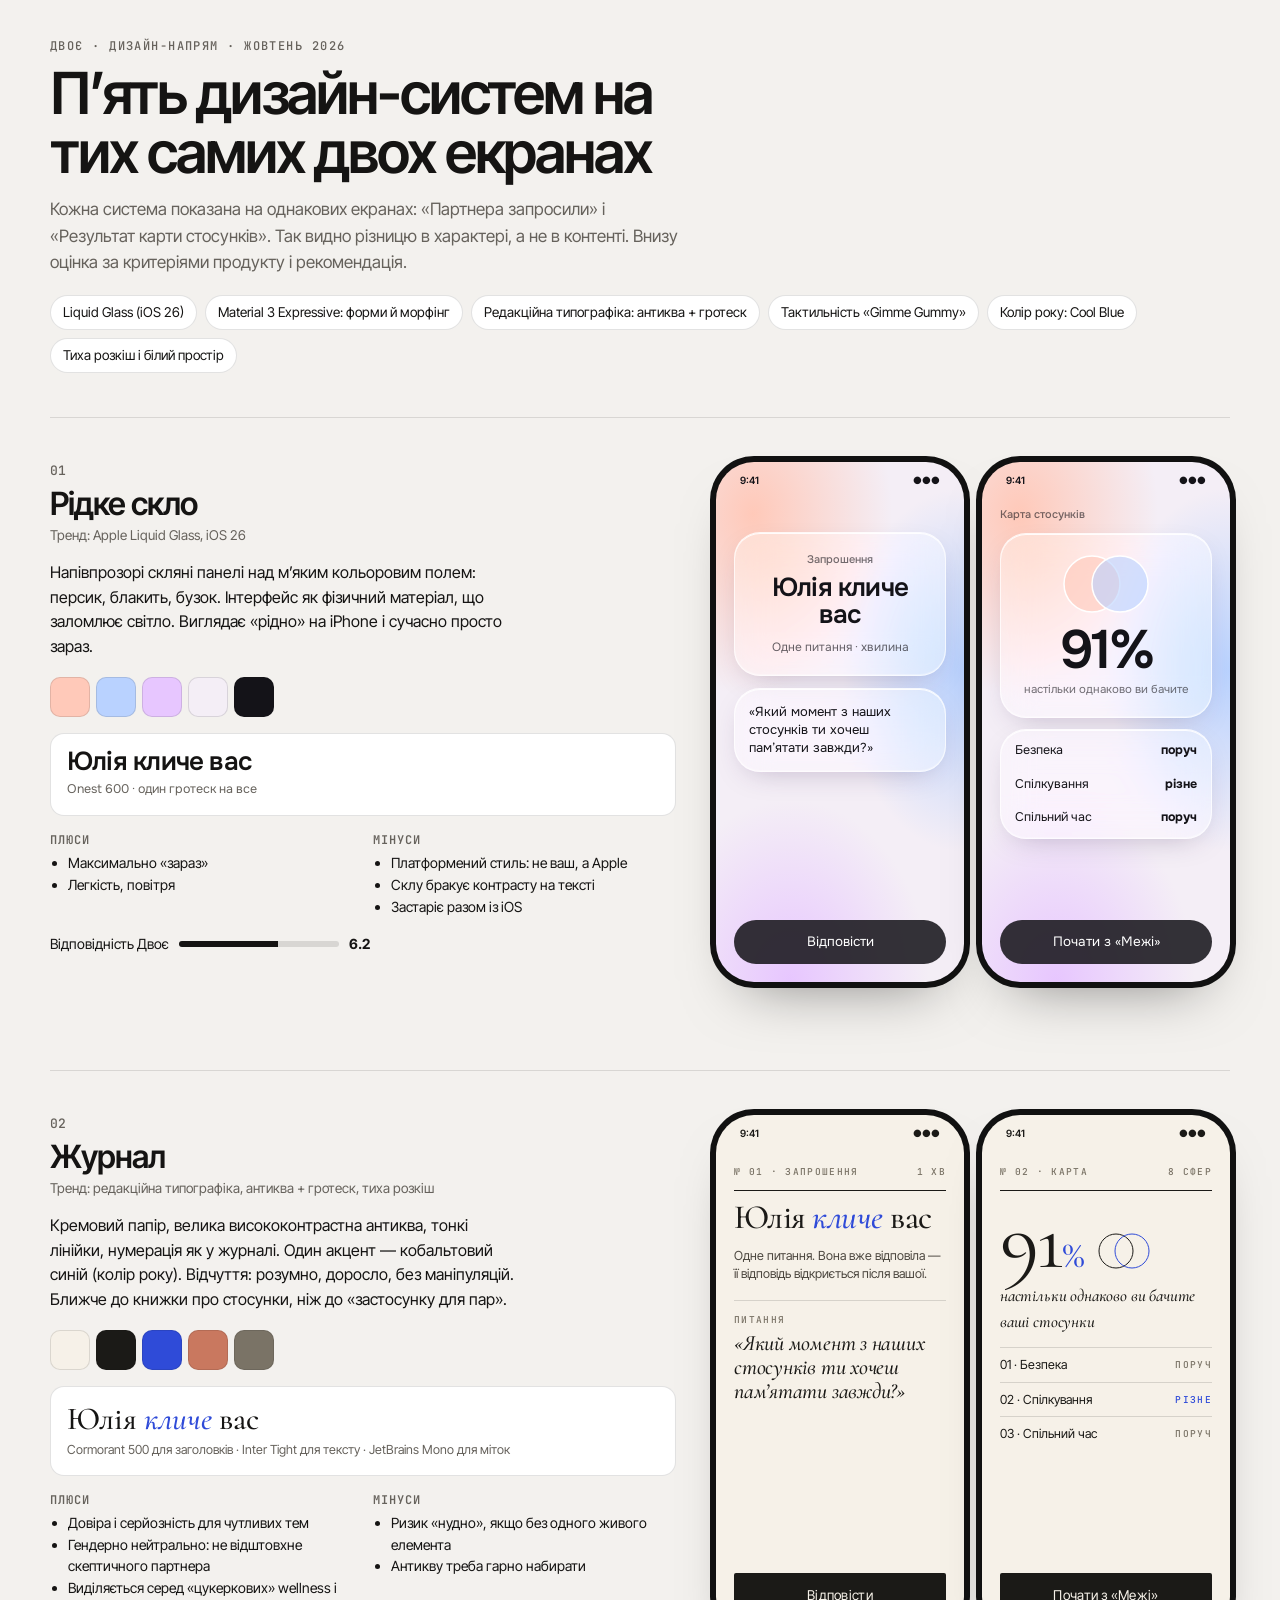
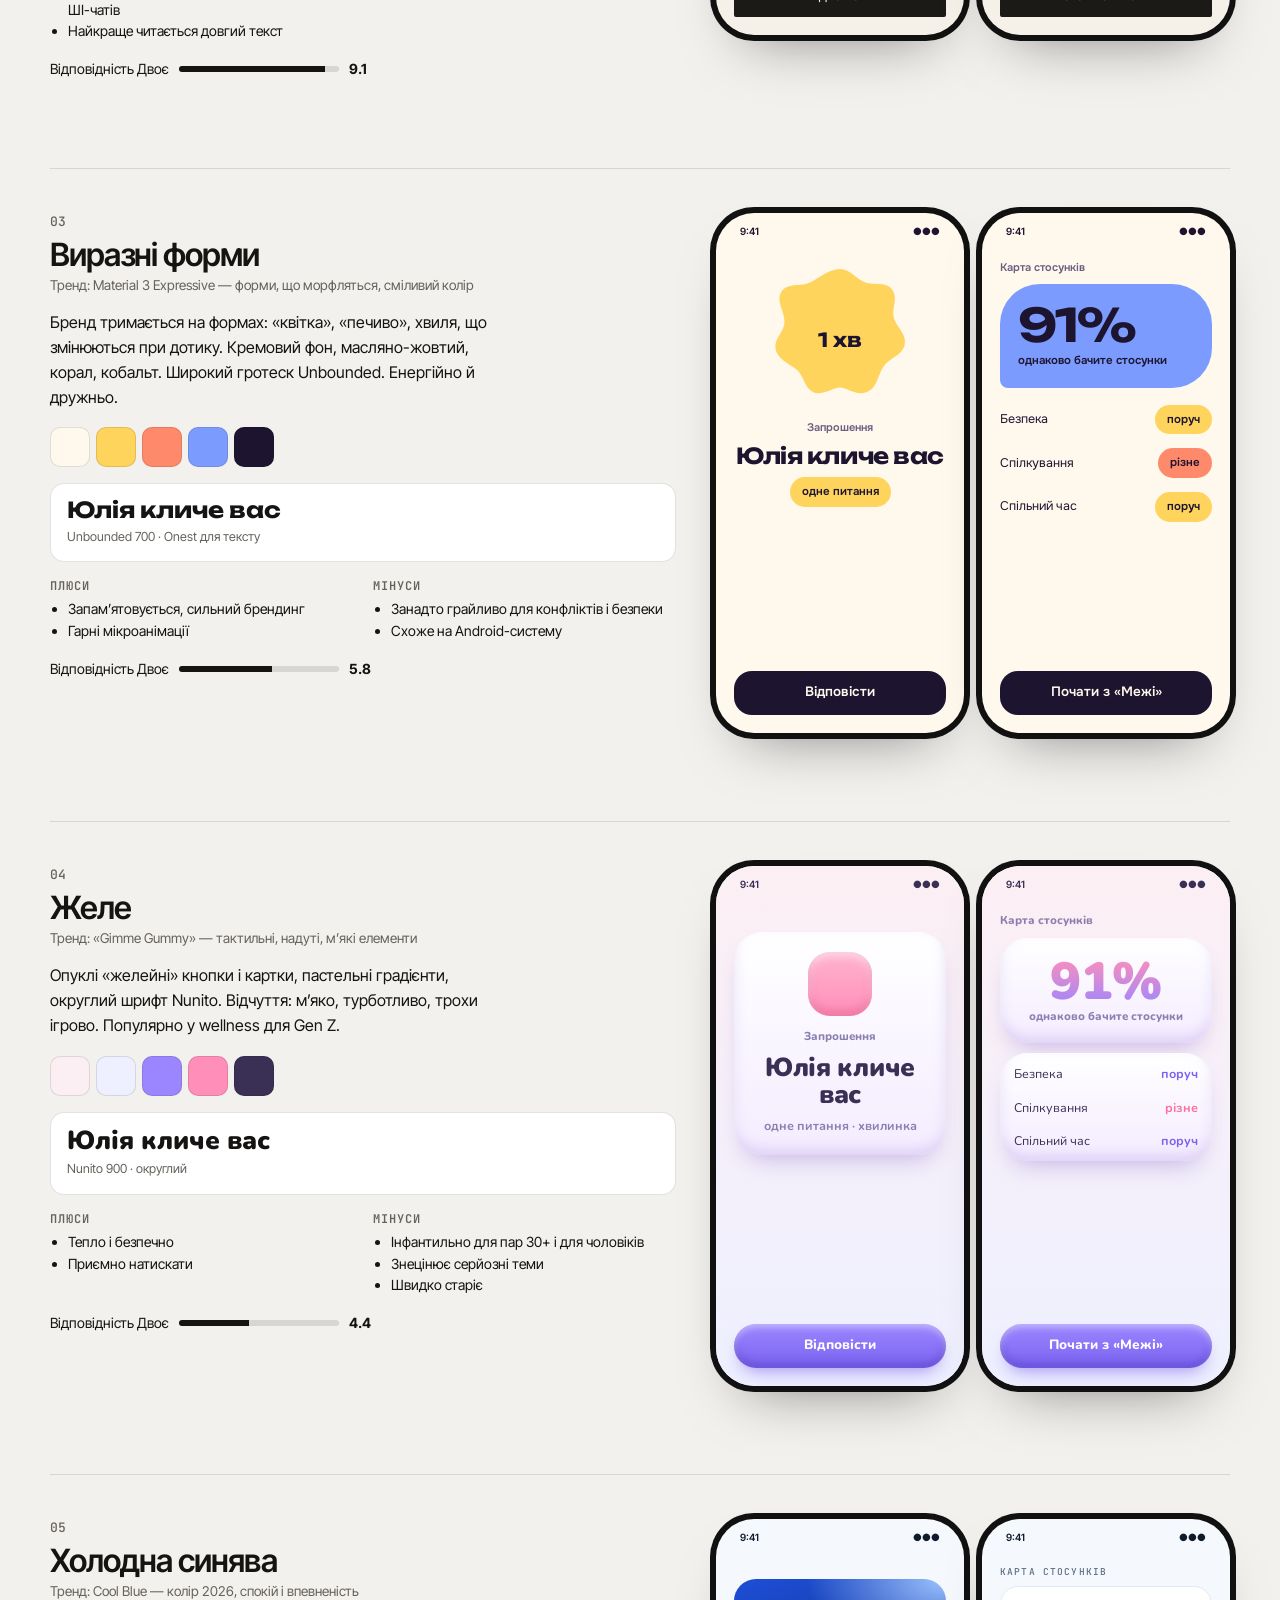
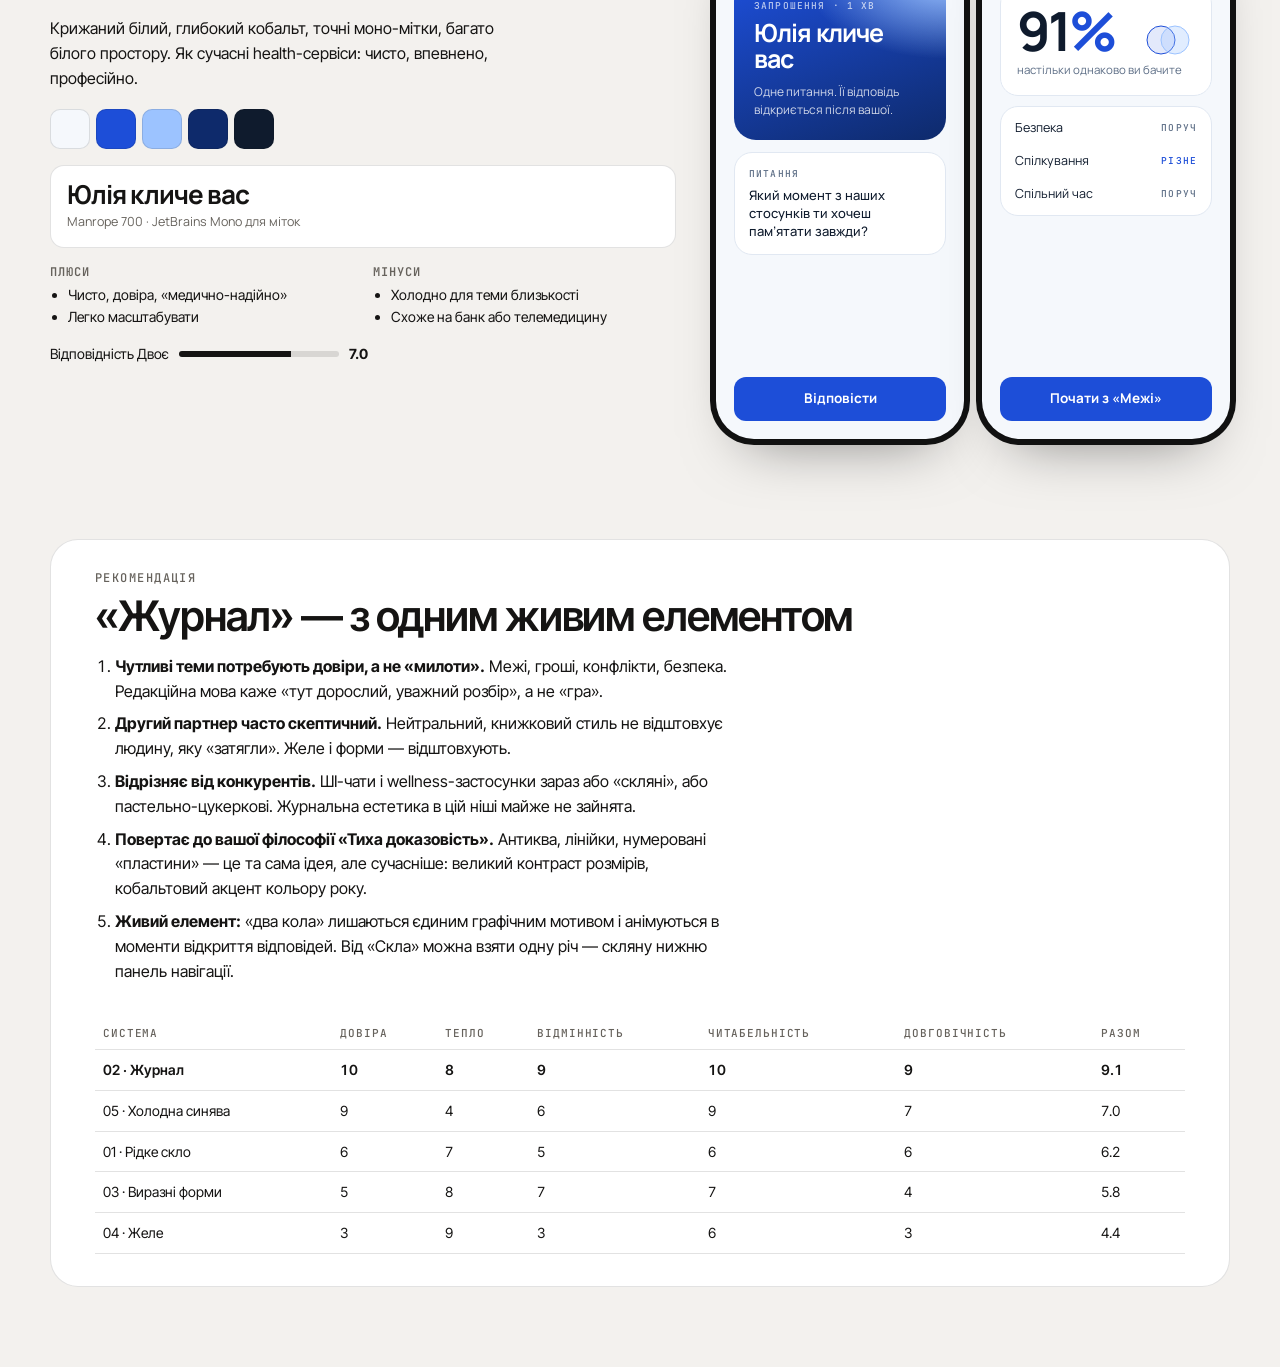
==== design/dvoje-design-systems.html @ da96b987 "Add a board comparing five design systems for Двоє Five 2026 directions on the same two screens (par" ====
<!doctype html>
<html lang="uk">
<head>
<meta charset="utf-8">
<meta name="viewport" content="width=device-width,initial-scale=1">
<title>Двоє · 5 дизайн-систем</title>
<link rel="preconnect" href="https://fonts.googleapis.com">
<link rel="preconnect" href="https://fonts.gstatic.com" crossorigin>
<link rel="stylesheet" href="https://fonts.googleapis.com/css2?family=Onest:wght@400;500;600&family=Cormorant:ital,wght@0,500;0,600;1,500&family=Inter+Tight:wght@400;500;600&family=Unbounded:wght@500;700&family=Nunito:wght@600;800;900&family=Manrope:wght@400;500;700&family=JetBrains+Mono:wght@400;500&display=swap">
<style>
/* Layout: page header, then one row per design system (story + palette + two phone screens), then the recommendation. */
:root{--bg:#F3F1EE;--ink:#151413;--muted:#66625C;--line:rgba(21,20,19,.12);--card:#FFFFFF}
@media (prefers-color-scheme: dark){:root:not([data-theme="light"]){--bg:#151413;--ink:#F1EEE9;--muted:#A8A39B;--line:rgba(241,238,233,.14);--card:#1F1D1B;color-scheme:dark}}
:root[data-theme="dark"]{--bg:#151413;--ink:#F1EEE9;--muted:#A8A39B;--line:rgba(241,238,233,.14);--card:#1F1D1B;color-scheme:dark}
*{box-sizing:border-box}
body{margin:0;background:var(--bg);color:var(--ink);font:16px/1.55 "Inter Tight",system-ui,sans-serif;padding:40px 16px 80px}
.wrap{max-width:1180px;margin:0 auto}
.eb{font:500 12px/1 "JetBrains Mono",monospace;letter-spacing:.12em;text-transform:uppercase;color:var(--muted)}
h1{font:600 clamp(34px,5vw,58px)/1.02 "Inter Tight",sans-serif;letter-spacing:-.035em;margin:12px 0 0;text-wrap:balance}
.lead{color:var(--muted);max-width:64ch;font-size:17px;margin:14px 0 0}
.trends{display:flex;flex-wrap:wrap;gap:8px;margin-top:20px}
.trends span{border:1px solid var(--line);border-radius:99px;padding:6px 12px;font-size:13.5px;background:var(--card)}
section.sys{display:grid;grid-template-columns:minmax(0,1fr) auto;gap:28px 40px;align-items:start;border-top:1px solid var(--line);padding:44px 0;margin-top:44px}
@media (max-width:980px){section.sys{grid-template-columns:1fr}}
.num{font:500 13px "JetBrains Mono",monospace;color:var(--muted)}
.sys h2{font:600 32px/1.05 "Inter Tight",sans-serif;letter-spacing:-.03em;margin:8px 0 4px}
.sys .src{font-size:13.5px;color:var(--muted)}
.sys p{margin:14px 0 0;max-width:52ch}
.sw{display:flex;gap:6px;margin-top:18px;flex-wrap:wrap}
.sw i{width:40px;height:40px;border-radius:10px;border:1px solid var(--line);display:block}
.type{margin-top:16px;padding:14px 16px;border:1px solid var(--line);border-radius:14px;background:var(--card)}
.type b{display:block;font-size:26px;line-height:1.1}
.type small{color:var(--muted);font-size:12.5px}
.pc{display:grid;grid-template-columns:1fr 1fr;gap:10px 20px;margin-top:16px;font-size:14px}
.pc h4{margin:0 0 4px;font:600 12px "JetBrains Mono",monospace;letter-spacing:.08em;text-transform:uppercase;color:var(--muted)}
.pc ul{margin:0;padding-left:18px}
.fit{margin-top:16px;display:flex;align-items:center;gap:10px;font-size:14px}
.fit .bar{flex:0 0 160px;height:6px;border-radius:6px;background:var(--line);overflow:hidden}
.fit .bar i{display:block;height:100%;background:var(--ink)}
.phones{display:flex;gap:18px;flex-wrap:wrap}
.ph{width:248px;height:520px;border-radius:38px;overflow:hidden;position:relative;flex:none;box-shadow:0 0 0 1px rgba(0,0,0,.08),0 0 0 6px #111,0 30px 60px -30px rgba(0,0,0,.5)}
.ph .in{position:absolute;inset:0;padding:40px 18px 18px;display:flex;flex-direction:column}
.ph .st{position:absolute;top:12px;left:24px;right:24px;display:flex;justify-content:space-between;font:600 10px "Inter Tight",sans-serif}
.ph .ft{margin-top:auto}
.ph .btn{display:flex;justify-content:center;align-items:center;height:44px;font-size:13.5px}
.rows{margin-top:10px}
.rows div{display:flex;justify-content:space-between;align-items:center;padding:7px 0;font-size:12.5px}
.dots{display:flex;gap:3px}
.dots i{width:9px;height:9px;border-radius:50%;display:block}
/* ═════ 1 · Рідке скло ═════ */
.s1{background:radial-gradient(80% 50% at 15% 10%,#FFC9B9,transparent 70%),radial-gradient(70% 50% at 100% 40%,#B9D2FF,transparent 70%),radial-gradient(80% 50% at 30% 100%,#E7C6FF,transparent 70%),#F4EEF6;font-family:Onest,sans-serif;color:#141318}
.s1 .gl{background:rgba(255,255,255,.38);border:1px solid rgba(255,255,255,.7);border-radius:26px;-webkit-backdrop-filter:blur(18px) saturate(180%);backdrop-filter:blur(18px) saturate(180%);box-shadow:inset 0 1px 0 rgba(255,255,255,.9),inset 0 -1px 0 rgba(255,255,255,.3),0 10px 30px -14px rgba(60,40,90,.35)}
.s1 .lab{font-size:11px;font-weight:500;color:rgba(20,19,24,.6)}
.s1 h3{font-size:26px;font-weight:600;letter-spacing:-.03em;line-height:1.05;margin:6px 0 0}
.s1 .btn{border-radius:99px;background:rgba(20,19,24,.86);color:#fff}
.s1 .big{font-size:54px;font-weight:600;letter-spacing:-.05em;line-height:1}
/* ═════ 2 · Журнал ═════ */
.s2{background:#F6F1E8;color:#1B1A17;font-family:"Inter Tight",sans-serif}
.s2 .ser{font-family:Cormorant,serif;font-weight:500;letter-spacing:-.01em}
.s2 .lab{font:500 9.5px "JetBrains Mono",monospace;letter-spacing:.14em;text-transform:uppercase;color:#7A7366}
.s2 h3{font-family:Cormorant,serif;font-weight:500;font-size:34px;line-height:.98;margin:10px 0 0;letter-spacing:-.015em}
.s2 h3 em{font-style:italic;color:#2F4BD8}
.s2 .hr{border-top:1px solid #1B1A17;margin:12px 0 0}
.s2 .hr2{border-top:1px solid rgba(27,26,23,.14)}
.s2 .btn{background:#1B1A17;color:#F6F1E8;border-radius:2px;letter-spacing:.02em}
.s2 .big{font-family:Cormorant,serif;font-size:84px;line-height:.85;letter-spacing:-.03em}
.s2 .acc{color:#2F4BD8}
/* ═════ 3 · Виразні форми ═════ */
.s3{background:#FFF8EC;color:#1D1530;font-family:Onest,sans-serif}
.s3 h3{font-family:Unbounded,sans-serif;font-weight:700;font-size:22px;line-height:1.05;letter-spacing:-.02em;margin:8px 0 0}
.s3 .lab{font-size:11px;font-weight:600;color:#6A5F80}
.s3 .blob{display:grid;place-items:center;color:#1D1530}
.s3 .btn{background:#1D1530;color:#FFF8EC;border-radius:18px;font-weight:600}
.s3 .chip{display:inline-block;padding:6px 12px;border-radius:99px;background:#FFD45C;font-size:11.5px;font-weight:600}
.s3 .big{font-family:Unbounded,sans-serif;font-weight:700;font-size:46px;letter-spacing:-.04em;line-height:1}
/* ═════ 4 · Желе ═════ */
.s4{background:linear-gradient(180deg,#FCEFF4,#EEF0FF);color:#3A2F55;font-family:Nunito,sans-serif}
.s4 h3{font-weight:900;font-size:26px;line-height:1.05;margin:8px 0 0;letter-spacing:-.01em}
.s4 .lab{font-size:11.5px;font-weight:800;color:#8C7FB0}
.s4 .jel{border-radius:28px;background:linear-gradient(180deg,#FFFFFF,#F4ECFF);box-shadow:inset 0 -6px 12px rgba(160,130,220,.25),inset 0 4px 8px #fff,0 14px 24px -12px rgba(130,100,200,.45)}
.s4 .btn{border-radius:99px;background:linear-gradient(180deg,#9C86FF,#7A63F0);color:#fff;font-weight:800;box-shadow:inset 0 -4px 8px rgba(60,30,160,.35),inset 0 3px 6px rgba(255,255,255,.5),0 10px 18px -8px rgba(122,99,240,.7)}
.s4 .big{font-weight:900;font-size:52px;line-height:1;background:linear-gradient(180deg,#FF8FB8,#9C86FF);-webkit-background-clip:text;background-clip:text;color:transparent}
/* ═════ 5 · Холодна синява ═════ */
.s5{background:#F5F8FC;color:#0F1B2D;font-family:Manrope,sans-serif}
.s5 h3{font-weight:700;font-size:25px;line-height:1.06;letter-spacing:-.035em;margin:8px 0 0}
.s5 .lab{font:500 9.5px "JetBrains Mono",monospace;letter-spacing:.12em;text-transform:uppercase;color:#5D6E86}
.s5 .cd{background:#fff;border-radius:18px;border:1px solid #E1E8F2}
.s5 .hero{border-radius:22px;background:radial-gradient(120% 90% at 100% 0%,#9CC3FF,transparent 55%),linear-gradient(160deg,#1D4ED8,#0E2A6B);color:#fff}
.s5 .btn{background:#1D4ED8;color:#fff;border-radius:12px;font-weight:700}
.s5 .big{font-weight:700;font-size:54px;letter-spacing:-.06em;line-height:1}
/* recommendation */
.rec{margin-top:56px;border-radius:28px;padding:32px clamp(18px,4vw,44px);background:var(--card);border:1px solid var(--line)}
.rec h2{font:600 clamp(28px,4vw,42px)/1.05 "Inter Tight",sans-serif;letter-spacing:-.03em;margin:10px 0 0}
.rec ol{padding-left:20px;max-width:72ch}
.rec li{margin:8px 0}
.score{width:100%;border-collapse:collapse;margin-top:18px;font-size:14px}
.score th,.score td{text-align:left;padding:9px 8px;border-bottom:1px solid var(--line)}
.score th{font:500 11px "JetBrains Mono",monospace;letter-spacing:.08em;text-transform:uppercase;color:var(--muted)}
.score td.n{font-variant-numeric:tabular-nums}
.score tr.win td{font-weight:600}
.tblw{overflow-x:auto}
</style>
</head>
<body>
<div class="wrap">
  <div class="eb">Двоє · дизайн-напрям · жовтень 2026</div>
  <h1>П’ять дизайн-систем на тих самих двох екранах</h1>
  <p class="lead">Кожна система показана на однакових екранах: «Партнера запросили» і «Результат карти стосунків». Так видно різницю в характері, а не в контенті. Внизу оцінка за критеріями продукту і рекомендація.</p>
  <div class="trends"><span>Liquid Glass (iOS 26)</span><span>Material 3 Expressive: форми й морфінг</span><span>Редакційна типографіка: антиква + гротеск</span><span>Тактильність «Gimme Gummy»</span><span>Колір року: Cool Blue</span><span>Тиха розкіш і білий простір</span></div>

  <!-- 1 -->
  <section class="sys">
    <div>
      <div class="num">01</div><h2>Рідке скло</h2><div class="src">Тренд: Apple Liquid Glass, iOS 26</div>
      <p>Напівпрозорі скляні панелі над м’яким кольоровим полем: персик, блакить, бузок. Інтерфейс як фізичний матеріал, що заломлює світло. Виглядає «рідно» на iPhone і сучасно просто зараз.</p>
      <div class="sw"><i style="background:#FFC9B9"></i><i style="background:#B9D2FF"></i><i style="background:#E7C6FF"></i><i style="background:#F4EEF6"></i><i style="background:#141318"></i></div>
      <div class="type" style="font-family:Onest,sans-serif"><b style="font-weight:600;letter-spacing:-.03em">Юлія кличе вас</b><small>Onest 600 · один гротеск на все</small></div>
      <div class="pc"><div><h4>Плюси</h4><ul><li>Максимально «зараз»</li><li>Легкість, повітря</li></ul></div><div><h4>Мінуси</h4><ul><li>Платформений стиль: не ваш, а Apple</li><li>Склу бракує контрасту на тексті</li><li>Застаріє разом із iOS</li></ul></div></div>
      <div class="fit"><span>Відповідність Двоє</span><span class="bar"><i style="width:62%"></i></span><b>6.2</b></div>
    </div>
    <div class="phones">
      <div class="ph s1"><div class="st"><span>9:41</span><span>●●●</span></div><div class="in">
        <div class="gl" style="padding:18px;margin-top:30px;text-align:center"><div class="lab">Запрошення</div><h3>Юлія кличе вас</h3><div style="font-size:12px;margin-top:10px;color:rgba(20,19,24,.65)">Одне питання · хвилина</div></div>
        <div class="gl" style="padding:14px;margin-top:12px;font-size:13px;line-height:1.4">«Який момент з наших стосунків ти хочеш пам’ятати завжди?»</div>
        <div class="ft"><div class="btn">Відповісти</div></div></div></div>
      <div class="ph s1"><div class="st"><span>9:41</span><span>●●●</span></div><div class="in">
        <div class="lab" style="margin-top:4px">Карта стосунків</div>
        <div class="gl" style="padding:18px;margin-top:10px;text-align:center"><svg width="120" height="64" viewBox="0 0 120 64"><circle cx="46" cy="32" r="28" fill="rgba(255,201,185,.6)" stroke="#fff" stroke-width="1.5"/><circle cx="74" cy="32" r="28" fill="rgba(185,210,255,.6)" stroke="#fff" stroke-width="1.5"/></svg><div class="big">91%</div><div style="font-size:11.5px;color:rgba(20,19,24,.6);margin-top:4px">настільки однаково ви бачите</div></div>
        <div class="gl rows" style="padding:4px 14px"><div><span>Безпека</span><b>поруч</b></div><div><span>Спілкування</span><b>різне</b></div><div><span>Спільний час</span><b>поруч</b></div></div>
        <div class="ft"><div class="btn">Почати з «Межі»</div></div></div></div>
    </div>
  </section>

  <!-- 2 -->
  <section class="sys">
    <div>
      <div class="num">02</div><h2>Журнал</h2><div class="src">Тренд: редакційна типографіка, антиква + гротеск, тиха розкіш</div>
      <p>Кремовий папір, велика висококонтрастна антиква, тонкі лінійки, нумерація як у журналі. Один акцент — кобальтовий синій (колір року). Відчуття: розумно, дорослo, без маніпуляцій. Ближче до книжки про стосунки, ніж до «застосунку для пар».</p>
      <div class="sw"><i style="background:#F6F1E8"></i><i style="background:#1B1A17"></i><i style="background:#2F4BD8"></i><i style="background:#C9785F"></i><i style="background:#7A7366"></i></div>
      <div class="type"><b style="font-family:Cormorant,serif;font-weight:500;font-size:32px">Юлія <i style="color:#2F4BD8">кличе</i> вас</b><small>Cormorant 500 для заголовків · Inter Tight для тексту · JetBrains Mono для міток</small></div>
      <div class="pc"><div><h4>Плюси</h4><ul><li>Довіра і серйозність для чутливих тем</li><li>Гендерно нейтрально: не відштовхне скептичного партнера</li><li>Виділяється серед «цукеркових» wellness і ШІ-чатів</li><li>Найкраще читається довгий текст</li></ul></div><div><h4>Мінуси</h4><ul><li>Ризик «нудно», якщо без одного живого елемента</li><li>Антикву треба гарно набирати</li></ul></div></div>
      <div class="fit"><span>Відповідність Двоє</span><span class="bar"><i style="width:91%"></i></span><b>9.1</b></div>
    </div>
    <div class="phones">
      <div class="ph s2"><div class="st"><span>9:41</span><span>●●●</span></div><div class="in">
        <div class="lab" style="display:flex;justify-content:space-between;margin-top:10px"><span>№ 01 · Запрошення</span><span>1 хв</span></div><div class="hr"></div>
        <h3>Юлія <em>кличе</em> вас</h3>
        <p style="font-size:12.5px;line-height:1.5;color:#4D4840;margin:12px 0 0">Одне питання. Вона вже відповіла — її відповідь відкриється після вашої.</p>
        <div class="hr2" style="margin-top:16px;padding-top:12px"><div class="lab">Питання</div><div class="ser" style="font-size:22px;line-height:1.08;margin-top:6px;font-style:italic">«Який момент з наших стосунків ти хочеш пам’ятати завжди?»</div></div>
        <div class="ft"><div class="btn">Відповісти</div></div></div></div>
      <div class="ph s2"><div class="st"><span>9:41</span><span>●●●</span></div><div class="in">
        <div class="lab" style="display:flex;justify-content:space-between;margin-top:10px"><span>№ 02 · Карта</span><span>8 сфер</span></div><div class="hr"></div>
        <div style="display:flex;align-items:flex-end;gap:10px;margin-top:14px"><div class="big">91<span class="acc" style="font-size:40px">%</span></div><svg width="64" height="40" viewBox="0 0 64 40" style="margin-bottom:6px"><circle cx="24" cy="20" r="17" fill="none" stroke="#1B1A17"/><circle cx="40" cy="20" r="17" fill="none" stroke="#2F4BD8"/></svg></div>
        <div class="ser" style="font-size:17px;font-style:italic;margin-top:6px">настільки однаково ви бачите ваші стосунки</div>
        <div class="rows" style="margin-top:12px"><div class="hr2"><span>01 · Безпека</span><span class="lab">поруч</span></div><div class="hr2"><span>02 · Спілкування</span><span class="lab acc">різне</span></div><div class="hr2"><span>03 · Спільний час</span><span class="lab">поруч</span></div></div>
        <div class="ft"><div class="btn">Почати з «Межі»</div></div></div></div>
    </div>
  </section>

  <!-- 3 -->
  <section class="sys">
    <div>
      <div class="num">03</div><h2>Виразні форми</h2><div class="src">Тренд: Material 3 Expressive — форми, що морфляться, сміливий колір</div>
      <p>Бренд тримається на формах: «квітка», «печиво», хвиля, що змінюються при дотику. Кремовий фон, масляно-жовтий, корал, кобальт. Широкий гротеск Unbounded. Енергійно й дружньо.</p>
      <div class="sw"><i style="background:#FFF8EC"></i><i style="background:#FFD45C"></i><i style="background:#FF8A6B"></i><i style="background:#7C9BFF"></i><i style="background:#1D1530"></i></div>
      <div class="type"><b style="font-family:Unbounded,sans-serif;font-weight:700;font-size:22px">Юлія кличе вас</b><small>Unbounded 700 · Onest для тексту</small></div>
      <div class="pc"><div><h4>Плюси</h4><ul><li>Запам’ятовується, сильний брендинг</li><li>Гарні мікроанімації</li></ul></div><div><h4>Мінуси</h4><ul><li>Занадто грайливо для конфліктів і безпеки</li><li>Схоже на Android-систему</li></ul></div></div>
      <div class="fit"><span>Відповідність Двоє</span><span class="bar"><i style="width:58%"></i></span><b>5.8</b></div>
    </div>
    <div class="phones">
      <div class="ph s3"><div class="st"><span>9:41</span><span>●●●</span></div><div class="in">
        <svg viewBox="0 0 200 200" width="150" style="align-self:center;margin-top:10px"><path fill="#FFD45C" d="M100 8c14 0 22 14 34 18s28-2 36 10-2 26 2 38 18 22 14 36-20 16-28 28-8 28-22 34-26-6-36-6-24 12-36 6-12-22-22-30-26-14-28-28 12-22 12-36-12-28-4-40 26-6 38-12S86 8 100 8z"/><text x="100" y="112" text-anchor="middle" font-family="Unbounded, Arial, sans-serif" font-weight="700" font-size="26" fill="#1D1530">1 хв</text></svg>
        <div class="lab" style="text-align:center;margin-top:6px">Запрошення</div><h3 style="text-align:center">Юлія кличе вас</h3>
        <div style="text-align:center;margin-top:10px"><span class="chip">одне питання</span></div>
        <div class="ft"><div class="btn">Відповісти</div></div></div></div>
      <div class="ph s3"><div class="st"><span>9:41</span><span>●●●</span></div><div class="in">
        <div class="lab" style="margin-top:6px">Карта стосунків</div>
        <div style="background:#7C9BFF;border-radius:40px 40px 40px 8px;padding:18px;margin-top:8px;color:#1D1530"><div class="big">91%</div><div style="font-size:11.5px;font-weight:600;margin-top:4px">однаково бачите стосунки</div></div>
        <div class="rows"><div><span>Безпека</span><span class="chip">поруч</span></div><div><span>Спілкування</span><span class="chip" style="background:#FF8A6B">різне</span></div><div><span>Спільний час</span><span class="chip">поруч</span></div></div>
        <div class="ft"><div class="btn">Почати з «Межі»</div></div></div></div>
    </div>
  </section>

  <!-- 4 -->
  <section class="sys">
    <div>
      <div class="num">04</div><h2>Желе</h2><div class="src">Тренд: «Gimme Gummy» — тактильні, надуті, м’які елементи</div>
      <p>Опуклі «желейні» кнопки і картки, пастельні градієнти, округлий шрифт Nunito. Відчуття: м’яко, турботливо, трохи ігрово. Популярно у wellness для Gen Z.</p>
      <div class="sw"><i style="background:#FCEFF4"></i><i style="background:#EEF0FF"></i><i style="background:#9C86FF"></i><i style="background:#FF8FB8"></i><i style="background:#3A2F55"></i></div>
      <div class="type"><b style="font-family:Nunito,sans-serif;font-weight:900">Юлія кличе вас</b><small>Nunito 900 · округлий</small></div>
      <div class="pc"><div><h4>Плюси</h4><ul><li>Тепло і безпечно</li><li>Приємно натискати</li></ul></div><div><h4>Мінуси</h4><ul><li>Інфантильно для пар 30+ і для чоловіків</li><li>Знецінює серйозні теми</li><li>Швидко старіє</li></ul></div></div>
      <div class="fit"><span>Відповідність Двоє</span><span class="bar"><i style="width:44%"></i></span><b>4.4</b></div>
    </div>
    <div class="phones">
      <div class="ph s4"><div class="st"><span>9:41</span><span>●●●</span></div><div class="in">
        <div class="jel" style="padding:20px;margin-top:26px;text-align:center"><div style="width:64px;height:64px;margin:0 auto;border-radius:22px;background:linear-gradient(180deg,#FFB3CF,#FF8FB8);box-shadow:inset 0 -5px 10px rgba(200,60,110,.35),inset 0 4px 8px rgba(255,255,255,.6)"></div><div class="lab" style="margin-top:12px">Запрошення</div><h3>Юлія кличе вас</h3><div style="font-size:12.5px;font-weight:700;color:#8C7FB0;margin-top:8px">одне питання · хвилинка</div></div>
        <div class="ft"><div class="btn">Відповісти</div></div></div></div>
      <div class="ph s4"><div class="st"><span>9:41</span><span>●●●</span></div><div class="in">
        <div class="lab" style="margin-top:6px">Карта стосунків</div>
        <div class="jel" style="padding:18px;margin-top:8px;text-align:center"><div class="big">91%</div><div style="font-size:11.5px;font-weight:800;color:#8C7FB0">однаково бачите стосунки</div></div>
        <div class="jel rows" style="padding:4px 14px;margin-top:10px"><div><span>Безпека</span><b style="color:#7A63F0">поруч</b></div><div><span>Спілкування</span><b style="color:#FF6F9F">різне</b></div><div><span>Спільний час</span><b style="color:#7A63F0">поруч</b></div></div>
        <div class="ft"><div class="btn">Почати з «Межі»</div></div></div></div>
    </div>
  </section>

  <!-- 5 -->
  <section class="sys">
    <div>
      <div class="num">05</div><h2>Холодна синява</h2><div class="src">Тренд: Cool Blue — колір 2026, спокій і впевненість</div>
      <p>Крижаний білий, глибокий кобальт, точні моно-мітки, багато білого простору. Як сучасні health-сервіси: чисто, впевнено, професійно.</p>
      <div class="sw"><i style="background:#F5F8FC"></i><i style="background:#1D4ED8"></i><i style="background:#9CC3FF"></i><i style="background:#0E2A6B"></i><i style="background:#0F1B2D"></i></div>
      <div class="type" style="font-family:Manrope,sans-serif"><b style="font-weight:700;letter-spacing:-.035em">Юлія кличе вас</b><small>Manrope 700 · JetBrains Mono для міток</small></div>
      <div class="pc"><div><h4>Плюси</h4><ul><li>Чисто, довіра, «медично-надійно»</li><li>Легко масштабувати</li></ul></div><div><h4>Мінуси</h4><ul><li>Холодно для теми близькості</li><li>Схоже на банк або телемедицину</li></ul></div></div>
      <div class="fit"><span>Відповідність Двоє</span><span class="bar"><i style="width:70%"></i></span><b>7.0</b></div>
    </div>
    <div class="phones">
      <div class="ph s5"><div class="st"><span>9:41</span><span>●●●</span></div><div class="in">
        <div class="hero" style="padding:20px;margin-top:20px"><div class="lab" style="color:rgba(255,255,255,.7)">Запрошення · 1 хв</div><h3>Юлія кличе вас</h3><div style="font-size:12px;margin-top:10px;color:rgba(255,255,255,.8)">Одне питання. Її відповідь відкриється після вашої.</div></div>
        <div class="cd" style="padding:14px;margin-top:12px;font-size:13px;line-height:1.4"><div class="lab">Питання</div><div style="margin-top:6px;font-weight:500">Який момент з наших стосунків ти хочеш пам’ятати завжди?</div></div>
        <div class="ft"><div class="btn">Відповісти</div></div></div></div>
      <div class="ph s5"><div class="st"><span>9:41</span><span>●●●</span></div><div class="in">
        <div class="lab" style="margin-top:6px">Карта стосунків</div>
        <div class="cd" style="padding:16px;margin-top:8px"><div style="display:flex;justify-content:space-between;align-items:flex-end"><div class="big">91<span style="color:#1D4ED8">%</span></div><svg width="54" height="34" viewBox="0 0 54 34"><circle cx="20" cy="17" r="14" fill="rgba(29,78,216,.12)" stroke="#1D4ED8"/><circle cx="34" cy="17" r="14" fill="rgba(156,195,255,.3)" stroke="#9CC3FF"/></svg></div><div style="font-size:11.5px;color:#5D6E86;margin-top:4px">настільки однаково ви бачите</div></div>
        <div class="cd rows" style="padding:4px 14px;margin-top:10px"><div><span>Безпека</span><span class="lab">поруч</span></div><div><span>Спілкування</span><span class="lab" style="color:#1D4ED8">різне</span></div><div><span>Спільний час</span><span class="lab">поруч</span></div></div>
        <div class="ft"><div class="btn">Почати з «Межі»</div></div></div></div>
    </div>
  </section>

  <div class="rec">
    <div class="eb">Рекомендація</div>
    <h2>«Журнал» — з одним живим елементом</h2>
    <ol>
      <li><b>Чутливі теми потребують довіри, а не «милоти».</b> Межі, гроші, конфлікти, безпека. Редакційна мова каже «тут дорослий, уважний розбір», а не «гра».</li>
      <li><b>Другий партнер часто скептичний.</b> Нейтральний, книжковий стиль не відштовхує людину, яку «затягли». Желе і форми — відштовхують.</li>
      <li><b>Відрізняє від конкурентів.</b> ШІ-чати і wellness-застосунки зараз або «скляні», або пастельно-цукеркові. Журнальна естетика в цій ніші майже не зайнята.</li>
      <li><b>Повертає до вашої філософії «Тиха доказовість».</b> Антиква, лінійки, нумеровані «пластини» — це та сама ідея, але сучасніше: великий контраст розмірів, кобальтовий акцент кольору року.</li>
      <li><b>Живий елемент:</b> «два кола» лишаються єдиним графічним мотивом і анімуються в моменти відкриття відповідей. Від «Скла» можна взяти одну річ — скляну нижню панель навігації.</li>
    </ol>
    <div class="tblw"><table class="score">
      <tr><th>Система</th><th>Довіра</th><th>Тепло</th><th>Відмінність</th><th>Читабельність</th><th>Довговічність</th><th>Разом</th></tr>
      <tr class="win"><td>02 · Журнал</td><td class="n">10</td><td class="n">8</td><td class="n">9</td><td class="n">10</td><td class="n">9</td><td class="n">9.1</td></tr>
      <tr><td>05 · Холодна синява</td><td class="n">9</td><td class="n">4</td><td class="n">6</td><td class="n">9</td><td class="n">7</td><td class="n">7.0</td></tr>
      <tr><td>01 · Рідке скло</td><td class="n">6</td><td class="n">7</td><td class="n">5</td><td class="n">6</td><td class="n">6</td><td class="n">6.2</td></tr>
      <tr><td>03 · Виразні форми</td><td class="n">5</td><td class="n">8</td><td class="n">7</td><td class="n">7</td><td class="n">4</td><td class="n">5.8</td></tr>
      <tr><td>04 · Желе</td><td class="n">3</td><td class="n">9</td><td class="n">3</td><td class="n">6</td><td class="n">3</td><td class="n">4.4</td></tr>
    </table></div>
  </div>
</div>
</body>
</html>
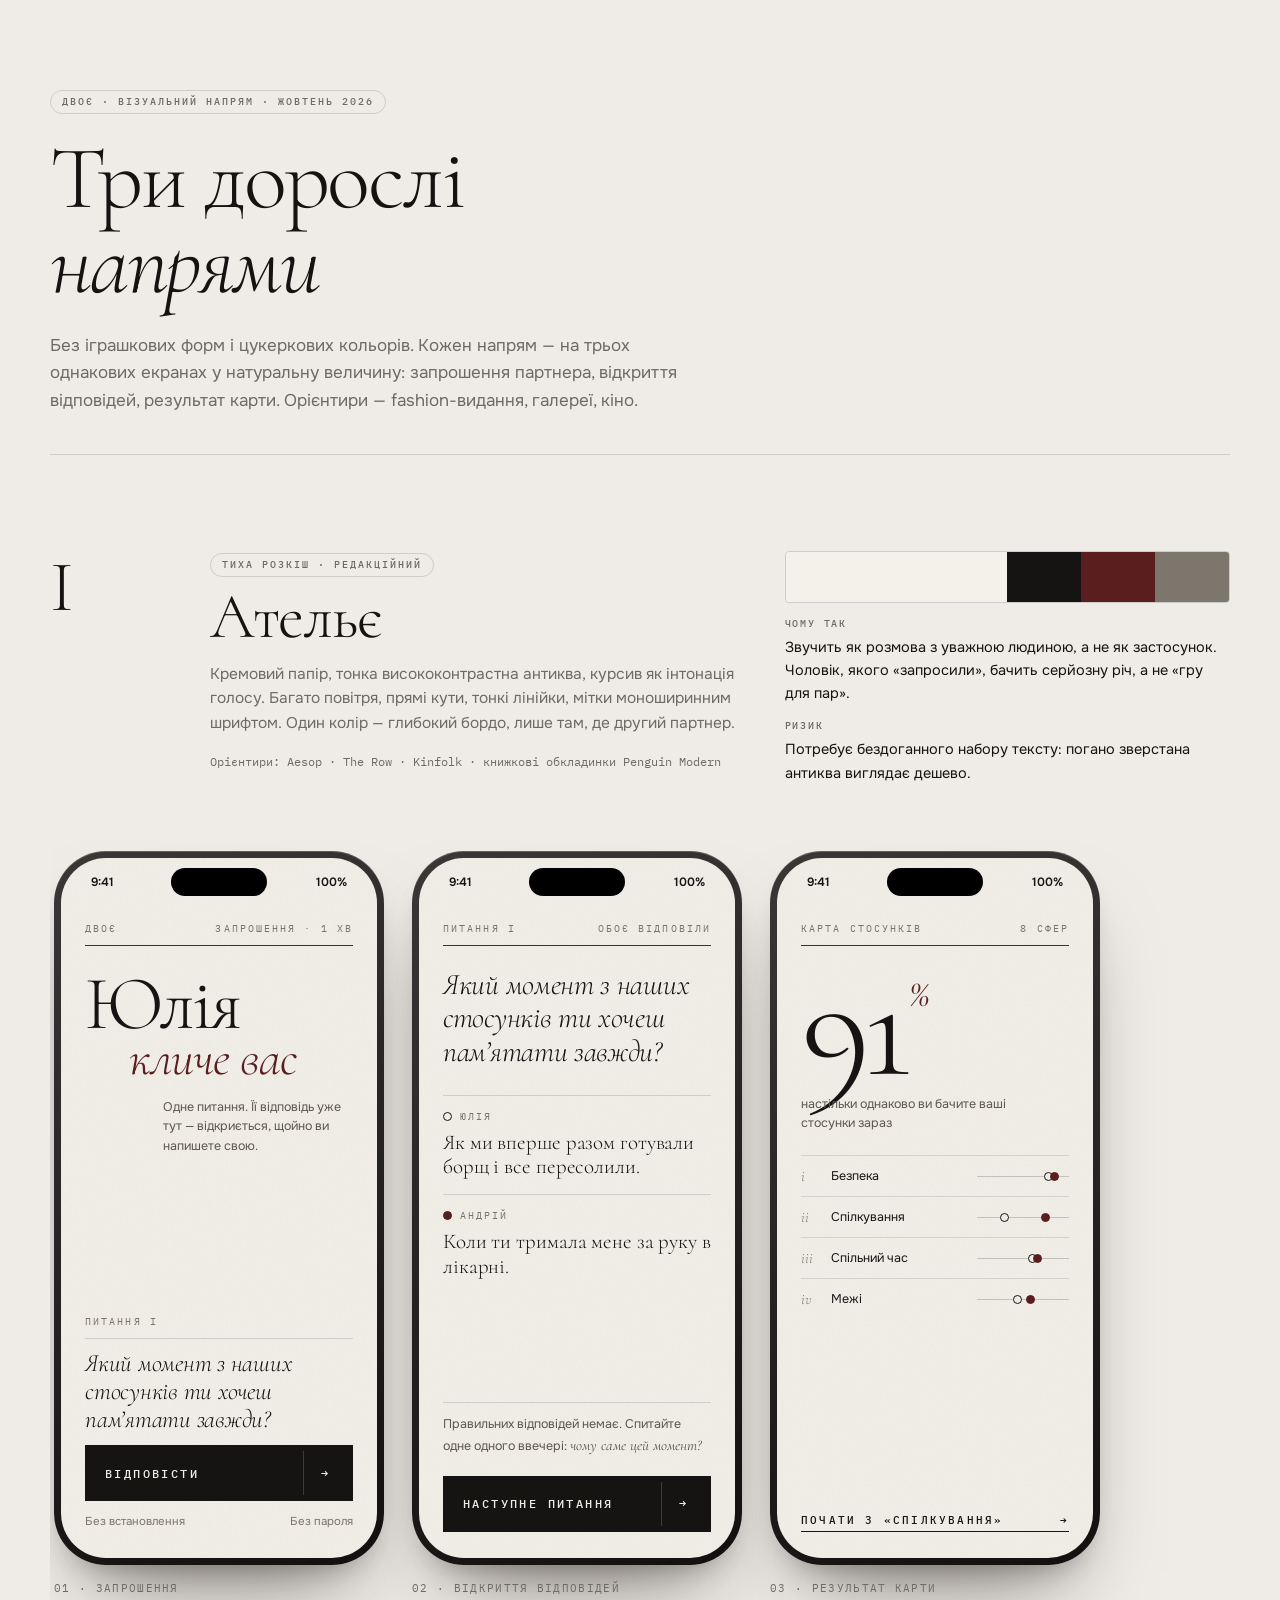
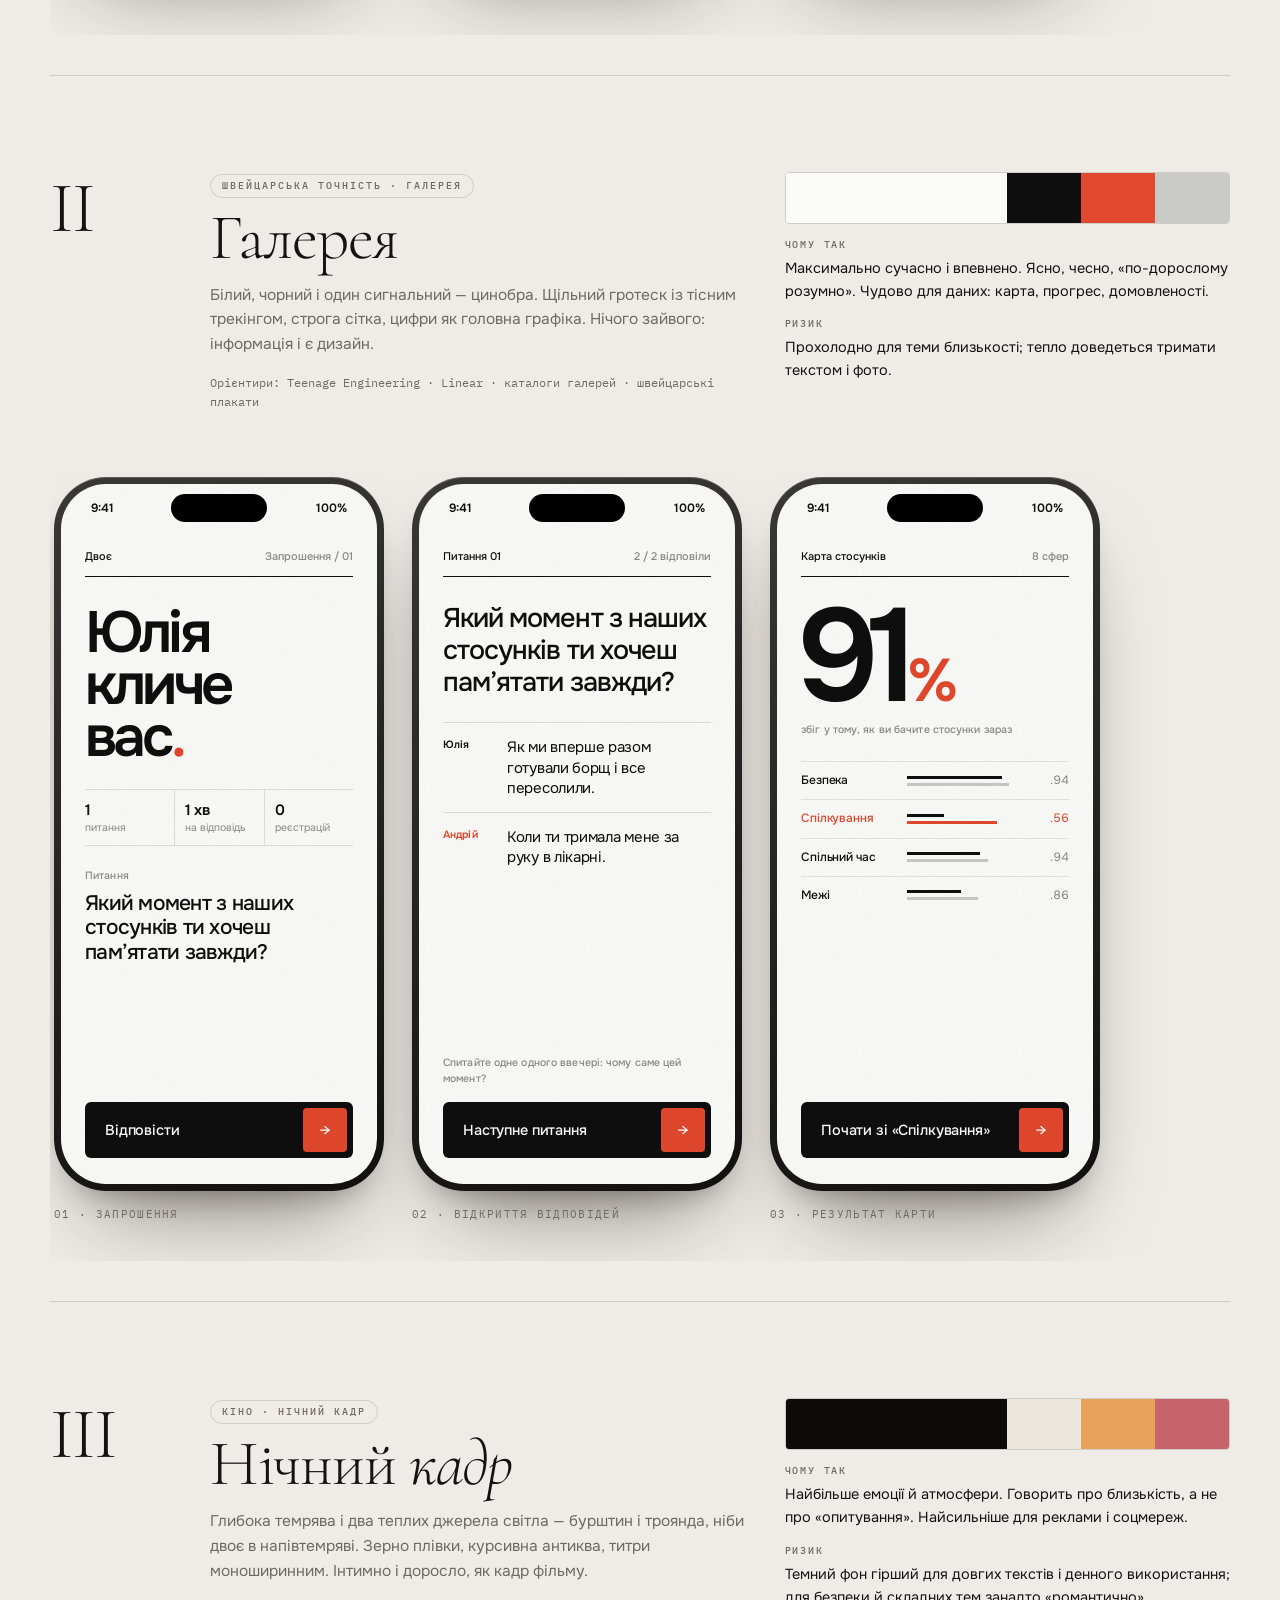
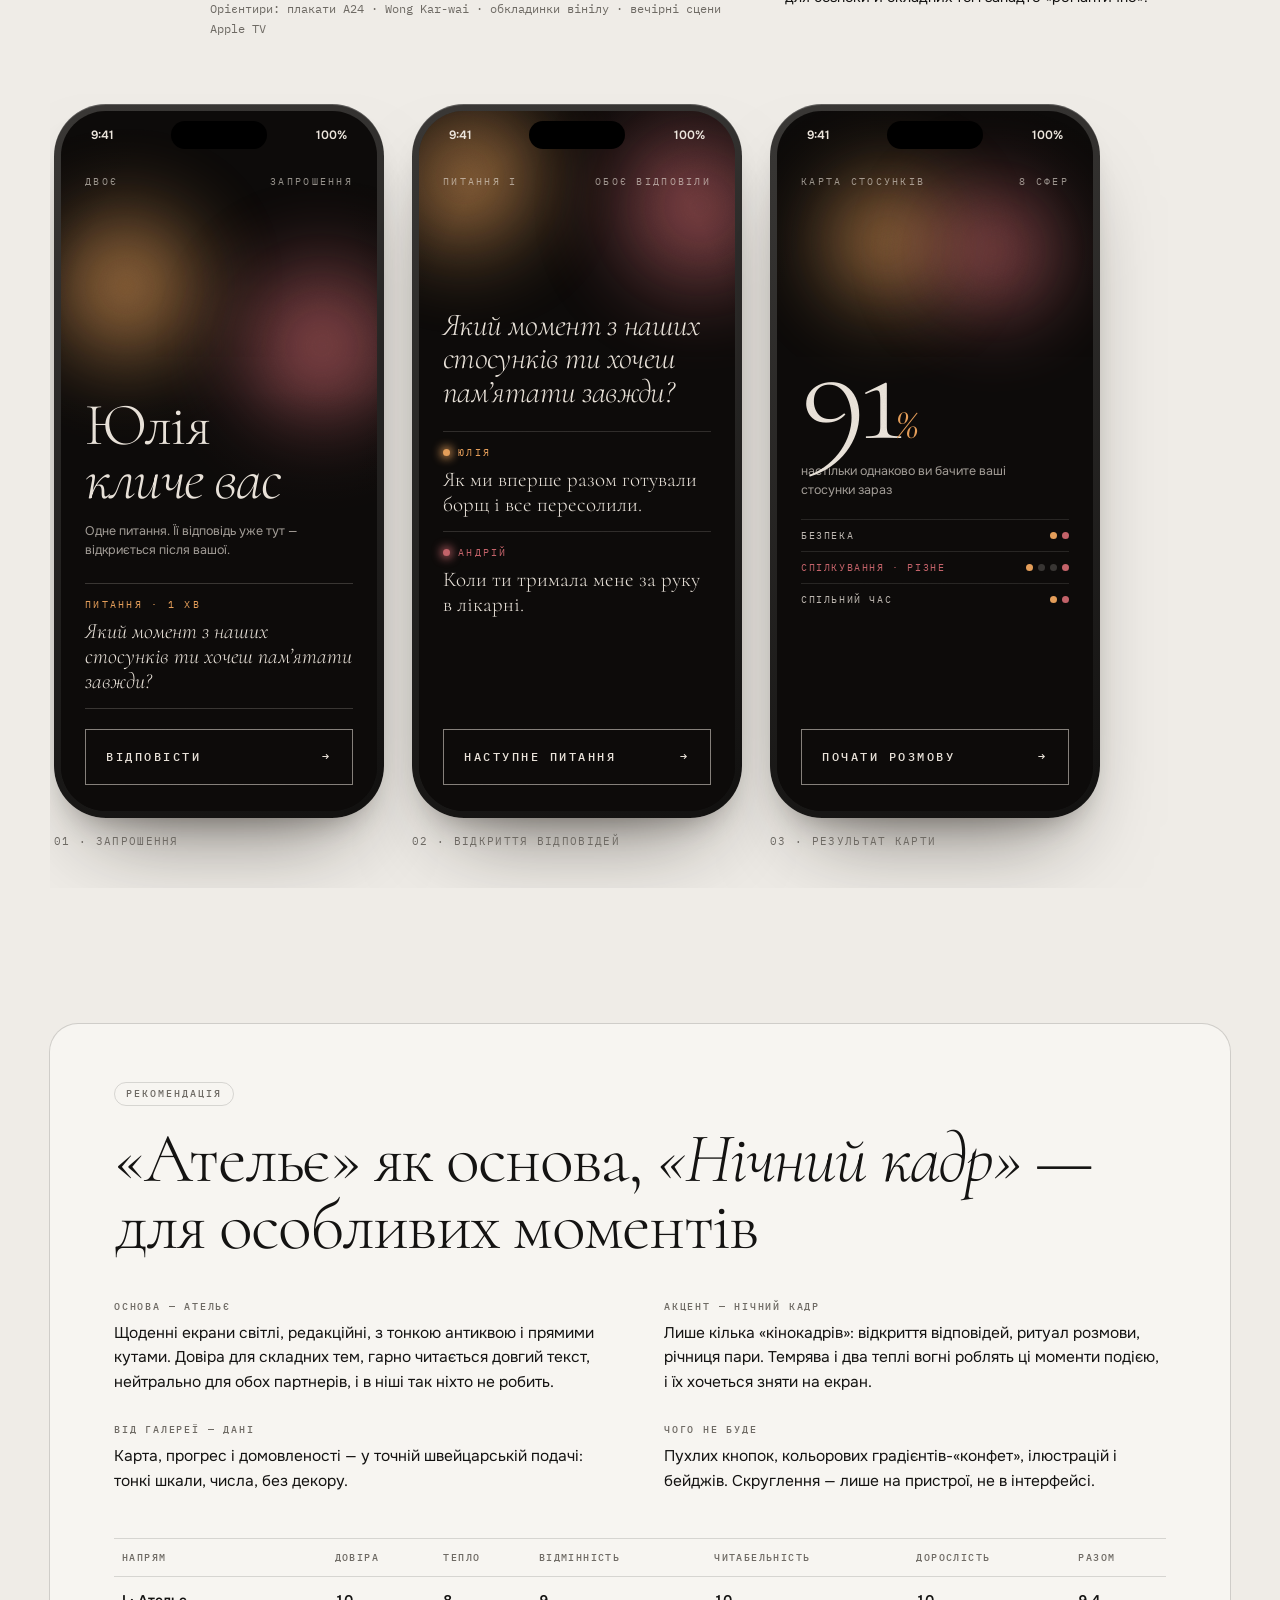
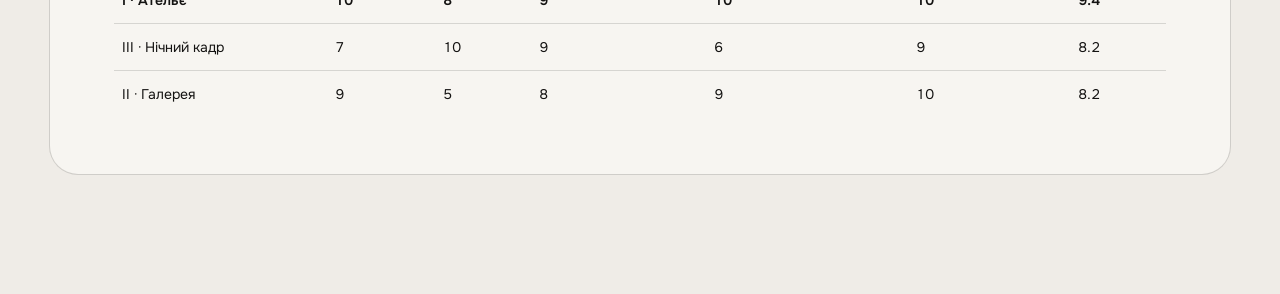
==== commit 495a737c: "Replace the five-systems board with three adult directions The first board read as childish. Now thr" ====
--- a/design/dvoje-design-systems.html
+++ b/design/dvoje-design-systems.html
@@ -3,248 +3,320 @@
 <head>
 <meta charset="utf-8">
 <meta name="viewport" content="width=device-width,initial-scale=1">
-<title>Двоє · 5 дизайн-систем</title>
+<title>Двоє · три дорослі напрями</title>
 <link rel="preconnect" href="https://fonts.googleapis.com">
 <link rel="preconnect" href="https://fonts.gstatic.com" crossorigin>
-<link rel="stylesheet" href="https://fonts.googleapis.com/css2?family=Onest:wght@400;500;600&family=Cormorant:ital,wght@0,500;0,600;1,500&family=Inter+Tight:wght@400;500;600&family=Unbounded:wght@500;700&family=Nunito:wght@600;800;900&family=Manrope:wght@400;500;700&family=JetBrains+Mono:wght@400;500&display=swap">
+<link rel="stylesheet" href="https://fonts.googleapis.com/css2?family=Cormorant:ital,wght@0,300;0,400;0,500;1,300;1,400&family=Onest:wght@300;400;500;600;700&family=IBM+Plex+Mono:wght@400;500&display=swap">
 <style>
-/* Layout: page header, then one row per design system (story + palette + two phone screens), then the recommendation. */
-:root{--bg:#F3F1EE;--ink:#151413;--muted:#66625C;--line:rgba(21,20,19,.12);--card:#FFFFFF}
-@media (prefers-color-scheme: dark){:root:not([data-theme="light"]){--bg:#151413;--ink:#F1EEE9;--muted:#A8A39B;--line:rgba(241,238,233,.14);--card:#1F1D1B;color-scheme:dark}}
-:root[data-theme="dark"]{--bg:#151413;--ink:#F1EEE9;--muted:#A8A39B;--line:rgba(241,238,233,.14);--card:#1F1D1B;color-scheme:dark}
+/* Layout: page intro; three directions, each = manifesto row + three full-size phone screens; then the recommendation. */
+:root{--bg:#EFECE7;--ink:#141312;--muted:#6E6A64;--line:rgba(20,19,18,.14);--card:#F7F5F1;
+  --ease:cubic-bezier(.32,.72,0,1);
+  --grain:url("data:image/svg+xml,%3Csvg xmlns='http://www.w3.org/2000/svg' width='160' height='160'%3E%3Cfilter id='n'%3E%3CfeTurbulence type='fractalNoise' baseFrequency='.9' numOctaves='3' stitchTiles='stitch'/%3E%3CfeColorMatrix values='0 0 0 0 0 0 0 0 0 0 0 0 0 0 0 0 0 0 .6 0'/%3E%3C/filter%3E%3Crect width='100%25' height='100%25' filter='url(%23n)'/%3E%3C/svg%3E")}
+@media (prefers-color-scheme: dark){:root:not([data-theme="light"]){--bg:#121110;--ink:#EEEBE6;--muted:#9C978F;--line:rgba(238,235,230,.14);--card:#1A1917;color-scheme:dark}}
+:root[data-theme="dark"]{--bg:#121110;--ink:#EEEBE6;--muted:#9C978F;--line:rgba(238,235,230,.14);--card:#1A1917;color-scheme:dark}
 *{box-sizing:border-box}
-body{margin:0;background:var(--bg);color:var(--ink);font:16px/1.55 "Inter Tight",system-ui,sans-serif;padding:40px 16px 80px}
+html{-webkit-font-smoothing:antialiased}
+body{margin:0;background:var(--bg);color:var(--ink);font:15.5px/1.6 Onest,system-ui,sans-serif;padding:0 16px 120px}
 .wrap{max-width:1180px;margin:0 auto}
-.eb{font:500 12px/1 "JetBrains Mono",monospace;letter-spacing:.12em;text-transform:uppercase;color:var(--muted)}
-h1{font:600 clamp(34px,5vw,58px)/1.02 "Inter Tight",sans-serif;letter-spacing:-.035em;margin:12px 0 0;text-wrap:balance}
-.lead{color:var(--muted);max-width:64ch;font-size:17px;margin:14px 0 0}
-.trends{display:flex;flex-wrap:wrap;gap:8px;margin-top:20px}
-.trends span{border:1px solid var(--line);border-radius:99px;padding:6px 12px;font-size:13.5px;background:var(--card)}
-section.sys{display:grid;grid-template-columns:minmax(0,1fr) auto;gap:28px 40px;align-items:start;border-top:1px solid var(--line);padding:44px 0;margin-top:44px}
-@media (max-width:980px){section.sys{grid-template-columns:1fr}}
-.num{font:500 13px "JetBrains Mono",monospace;color:var(--muted)}
-.sys h2{font:600 32px/1.05 "Inter Tight",sans-serif;letter-spacing:-.03em;margin:8px 0 4px}
-.sys .src{font-size:13.5px;color:var(--muted)}
-.sys p{margin:14px 0 0;max-width:52ch}
-.sw{display:flex;gap:6px;margin-top:18px;flex-wrap:wrap}
-.sw i{width:40px;height:40px;border-radius:10px;border:1px solid var(--line);display:block}
-.type{margin-top:16px;padding:14px 16px;border:1px solid var(--line);border-radius:14px;background:var(--card)}
-.type b{display:block;font-size:26px;line-height:1.1}
-.type small{color:var(--muted);font-size:12.5px}
-.pc{display:grid;grid-template-columns:1fr 1fr;gap:10px 20px;margin-top:16px;font-size:14px}
-.pc h4{margin:0 0 4px;font:600 12px "JetBrains Mono",monospace;letter-spacing:.08em;text-transform:uppercase;color:var(--muted)}
-.pc ul{margin:0;padding-left:18px}
-.fit{margin-top:16px;display:flex;align-items:center;gap:10px;font-size:14px}
-.fit .bar{flex:0 0 160px;height:6px;border-radius:6px;background:var(--line);overflow:hidden}
-.fit .bar i{display:block;height:100%;background:var(--ink)}
-.phones{display:flex;gap:18px;flex-wrap:wrap}
-.ph{width:248px;height:520px;border-radius:38px;overflow:hidden;position:relative;flex:none;box-shadow:0 0 0 1px rgba(0,0,0,.08),0 0 0 6px #111,0 30px 60px -30px rgba(0,0,0,.5)}
-.ph .in{position:absolute;inset:0;padding:40px 18px 18px;display:flex;flex-direction:column}
-.ph .st{position:absolute;top:12px;left:24px;right:24px;display:flex;justify-content:space-between;font:600 10px "Inter Tight",sans-serif}
-.ph .ft{margin-top:auto}
-.ph .btn{display:flex;justify-content:center;align-items:center;height:44px;font-size:13.5px}
-.rows{margin-top:10px}
-.rows div{display:flex;justify-content:space-between;align-items:center;padding:7px 0;font-size:12.5px}
-.dots{display:flex;gap:3px}
-.dots i{width:9px;height:9px;border-radius:50%;display:block}
-/* ═════ 1 · Рідке скло ═════ */
-.s1{background:radial-gradient(80% 50% at 15% 10%,#FFC9B9,transparent 70%),radial-gradient(70% 50% at 100% 40%,#B9D2FF,transparent 70%),radial-gradient(80% 50% at 30% 100%,#E7C6FF,transparent 70%),#F4EEF6;font-family:Onest,sans-serif;color:#141318}
-.s1 .gl{background:rgba(255,255,255,.38);border:1px solid rgba(255,255,255,.7);border-radius:26px;-webkit-backdrop-filter:blur(18px) saturate(180%);backdrop-filter:blur(18px) saturate(180%);box-shadow:inset 0 1px 0 rgba(255,255,255,.9),inset 0 -1px 0 rgba(255,255,255,.3),0 10px 30px -14px rgba(60,40,90,.35)}
-.s1 .lab{font-size:11px;font-weight:500;color:rgba(20,19,24,.6)}
-.s1 h3{font-size:26px;font-weight:600;letter-spacing:-.03em;line-height:1.05;margin:6px 0 0}
-.s1 .btn{border-radius:99px;background:rgba(20,19,24,.86);color:#fff}
-.s1 .big{font-size:54px;font-weight:600;letter-spacing:-.05em;line-height:1}
-/* ═════ 2 · Журнал ═════ */
-.s2{background:#F6F1E8;color:#1B1A17;font-family:"Inter Tight",sans-serif}
-.s2 .ser{font-family:Cormorant,serif;font-weight:500;letter-spacing:-.01em}
-.s2 .lab{font:500 9.5px "JetBrains Mono",monospace;letter-spacing:.14em;text-transform:uppercase;color:#7A7366}
-.s2 h3{font-family:Cormorant,serif;font-weight:500;font-size:34px;line-height:.98;margin:10px 0 0;letter-spacing:-.015em}
-.s2 h3 em{font-style:italic;color:#2F4BD8}
-.s2 .hr{border-top:1px solid #1B1A17;margin:12px 0 0}
-.s2 .hr2{border-top:1px solid rgba(27,26,23,.14)}
-.s2 .btn{background:#1B1A17;color:#F6F1E8;border-radius:2px;letter-spacing:.02em}
-.s2 .big{font-family:Cormorant,serif;font-size:84px;line-height:.85;letter-spacing:-.03em}
-.s2 .acc{color:#2F4BD8}
-/* ═════ 3 · Виразні форми ═════ */
-.s3{background:#FFF8EC;color:#1D1530;font-family:Onest,sans-serif}
-.s3 h3{font-family:Unbounded,sans-serif;font-weight:700;font-size:22px;line-height:1.05;letter-spacing:-.02em;margin:8px 0 0}
-.s3 .lab{font-size:11px;font-weight:600;color:#6A5F80}
-.s3 .blob{display:grid;place-items:center;color:#1D1530}
-.s3 .btn{background:#1D1530;color:#FFF8EC;border-radius:18px;font-weight:600}
-.s3 .chip{display:inline-block;padding:6px 12px;border-radius:99px;background:#FFD45C;font-size:11.5px;font-weight:600}
-.s3 .big{font-family:Unbounded,sans-serif;font-weight:700;font-size:46px;letter-spacing:-.04em;line-height:1}
-/* ═════ 4 · Желе ═════ */
-.s4{background:linear-gradient(180deg,#FCEFF4,#EEF0FF);color:#3A2F55;font-family:Nunito,sans-serif}
-.s4 h3{font-weight:900;font-size:26px;line-height:1.05;margin:8px 0 0;letter-spacing:-.01em}
-.s4 .lab{font-size:11.5px;font-weight:800;color:#8C7FB0}
-.s4 .jel{border-radius:28px;background:linear-gradient(180deg,#FFFFFF,#F4ECFF);box-shadow:inset 0 -6px 12px rgba(160,130,220,.25),inset 0 4px 8px #fff,0 14px 24px -12px rgba(130,100,200,.45)}
-.s4 .btn{border-radius:99px;background:linear-gradient(180deg,#9C86FF,#7A63F0);color:#fff;font-weight:800;box-shadow:inset 0 -4px 8px rgba(60,30,160,.35),inset 0 3px 6px rgba(255,255,255,.5),0 10px 18px -8px rgba(122,99,240,.7)}
-.s4 .big{font-weight:900;font-size:52px;line-height:1;background:linear-gradient(180deg,#FF8FB8,#9C86FF);-webkit-background-clip:text;background-clip:text;color:transparent}
-/* ═════ 5 · Холодна синява ═════ */
-.s5{background:#F5F8FC;color:#0F1B2D;font-family:Manrope,sans-serif}
-.s5 h3{font-weight:700;font-size:25px;line-height:1.06;letter-spacing:-.035em;margin:8px 0 0}
-.s5 .lab{font:500 9.5px "JetBrains Mono",monospace;letter-spacing:.12em;text-transform:uppercase;color:#5D6E86}
-.s5 .cd{background:#fff;border-radius:18px;border:1px solid #E1E8F2}
-.s5 .hero{border-radius:22px;background:radial-gradient(120% 90% at 100% 0%,#9CC3FF,transparent 55%),linear-gradient(160deg,#1D4ED8,#0E2A6B);color:#fff}
-.s5 .btn{background:#1D4ED8;color:#fff;border-radius:12px;font-weight:700}
-.s5 .big{font-weight:700;font-size:54px;letter-spacing:-.06em;line-height:1}
+.mono{font-family:"IBM Plex Mono",monospace}
+.tag{display:inline-block;font:500 10px/1 "IBM Plex Mono",monospace;letter-spacing:.2em;text-transform:uppercase;border:1px solid var(--line);border-radius:99px;padding:6px 11px;color:var(--muted)}
+header.top{padding:88px 0 40px}
+header.top h1{font:300 clamp(46px,7vw,96px)/.95 Cormorant,serif;letter-spacing:-.025em;margin:22px 0 0;max-width:12ch}
+header.top h1 i{font-style:italic}
+header.top p{max-width:58ch;color:var(--muted);font-size:17px;margin:26px 0 0}
+.rule{border:0;border-top:1px solid var(--line);margin:0}
+section.dir{padding:96px 0 40px}
+.dhead{display:grid;grid-template-columns:120px minmax(0,1.2fr) minmax(0,1fr);gap:24px 40px;align-items:start}
+@media (max-width:900px){.dhead{grid-template-columns:1fr}}
+.dnum{font:300 72px/1 Cormorant,serif;letter-spacing:-.03em}
+.dhead h2{font:300 clamp(40px,5vw,64px)/.95 Cormorant,serif;letter-spacing:-.02em;margin:10px 0 0}
+.dhead h2 i{font-style:italic}
+.mood{margin:14px 0 0;color:var(--muted)}
+.refs{margin-top:16px;font:400 12px/1.6 "IBM Plex Mono",monospace;color:var(--muted)}
+.spec{display:grid;gap:14px}
+.sw{display:flex;gap:0;border:1px solid var(--line);border-radius:4px;overflow:hidden;height:52px}
+.sw i{flex:1;display:block}
+.sw i.wide{flex:3}
+.why{font-size:14.5px}
+.why b{display:block;font:500 10px "IBM Plex Mono",monospace;letter-spacing:.18em;text-transform:uppercase;color:var(--muted);margin:0 0 6px}
+.why p{margin:0}
+.screens{display:flex;gap:28px;margin-top:56px;overflow-x:auto;padding:10px 4px 40px;scroll-snap-type:x mandatory}
+.cap{font:400 11px "IBM Plex Mono",monospace;letter-spacing:.12em;text-transform:uppercase;color:var(--muted);margin-top:16px}
+.shot{flex:none;scroll-snap-align:start}
+/* device: thin graphite frame, concentric radii */
+.dev{width:330px;height:714px;border-radius:52px;padding:7px;background:linear-gradient(160deg,#3A3836,#121110);box-shadow:0 1px 0 rgba(255,255,255,.2) inset,0 50px 90px -40px rgba(20,15,10,.55),0 18px 30px -18px rgba(20,15,10,.35)}
+.scr{position:relative;width:100%;height:100%;border-radius:45px;overflow:hidden;isolation:isolate}
+.scr:after{content:"";position:absolute;inset:0;background-image:var(--grain);opacity:.06;pointer-events:none;mix-blend-mode:multiply;z-index:5}
+.isl{position:absolute;top:10px;left:50%;width:96px;height:28px;margin-left:-48px;border-radius:20px;background:#000;z-index:6}
+.sb{position:absolute;top:16px;left:30px;right:30px;display:flex;justify-content:space-between;font:600 12px Onest,sans-serif;z-index:6}
+.body{position:absolute;inset:0;padding:64px 24px 26px;display:flex;flex-direction:column}
+.end{margin-top:auto}
+
+/* ═══════════ A · АТЕЛЬЄ — тиха розкіш, редакційна антиква ═══════════ */
+.A{background:#F4F1EB;color:#161412;font-family:Onest,sans-serif}
+.A .sb{color:#161412}
+.A .meta{display:flex;justify-content:space-between;font:400 9.5px "IBM Plex Mono",monospace;letter-spacing:.22em;text-transform:uppercase;color:#7C766D}
+.A .hl{border-top:1px solid rgba(22,20,18,.85);margin:10px 0 0}
+.A .hl.t{border-top-color:rgba(22,20,18,.14)}
+.A .disp{font:300 76px/.86 Cormorant,serif;letter-spacing:-.035em;margin:26px 0 0}
+.A .disp i{display:block;font-style:italic;font-size:50px;letter-spacing:-.02em;padding-left:44px;color:#5A1E1E}
+.A .note{font-size:12.5px;line-height:1.55;color:#5E5850;max-width:190px;margin:18px 0 0 auto}
+.A .q{font:italic 300 25px/1.12 Cormorant,serif;letter-spacing:-.01em;margin:10px 0 12px}
+.A .lbl{font:400 9.5px "IBM Plex Mono",monospace;letter-spacing:.22em;text-transform:uppercase;color:#7C766D;margin-top:12px}
+.A .bar{display:flex;justify-content:space-between;align-items:center;height:56px;padding:0 6px 0 20px;background:#161412;color:#F4F1EB;font:500 12px "IBM Plex Mono",monospace;letter-spacing:.2em;text-transform:uppercase}
+.A .bar span.ar{width:44px;height:44px;display:grid;place-items:center;border-left:1px solid rgba(244,241,235,.18)}
+.A .sub{display:flex;justify-content:space-between;margin-top:12px;font-size:11.5px;color:#7C766D}
+.A .ans{padding:14px 0;border-top:1px solid rgba(22,20,18,.14)}
+.A .ans .who{display:flex;align-items:center;gap:8px;font:400 9.5px "IBM Plex Mono",monospace;letter-spacing:.22em;text-transform:uppercase;color:#7C766D}
+.A .ans .who i{width:9px;height:9px;border-radius:50%;border:1px solid #161412}
+.A .ans .who i.b{border-color:#5A1E1E;background:#5A1E1E}
+.A .ans p{font:300 21px/1.18 Cormorant,serif;margin:8px 0 0;letter-spacing:-.005em}
+.A .big{font:300 150px/.78 Cormorant,serif;letter-spacing:-.06em;margin-top:22px;display:flex;align-items:flex-start}
+.A .big sup{font-size:40px;letter-spacing:0;margin:10px 0 0 6px;color:#5A1E1E;font-style:italic}
+.A .row{display:grid;grid-template-columns:22px 1fr 92px;gap:8px;align-items:center;padding:10px 0;border-top:1px solid rgba(22,20,18,.12);font-size:12.5px}
+.A .row .n{font:italic 300 15px Cormorant,serif;color:#7C766D}
+.A .trk{position:relative;height:12px}
+.A .trk:before{content:"";position:absolute;left:0;right:0;top:50%;border-top:1px solid rgba(22,20,18,.2)}
+.A .trk i{position:absolute;top:50%;width:9px;height:9px;margin:-4.5px 0 0 -4.5px;border-radius:50%;border:1px solid #161412;background:#F4F1EB}
+.A .trk i.b{border-color:#5A1E1E;background:#5A1E1E}
+.A .lnk{display:flex;justify-content:space-between;align-items:center;font:500 11px "IBM Plex Mono",monospace;letter-spacing:.2em;text-transform:uppercase;padding:16px 0 4px;border-bottom:1px solid #161412}
+
+/* ═══════════ B · ГАЛЕРЕЯ — швейцарська точність, гротеск, один сигнальний колір ═══════════ */
+.B{background:#FBFBFA;color:#0E0E0E;font-family:Onest,sans-serif}
+.B .sb{color:#0E0E0E}
+.B .top{display:grid;grid-template-columns:1fr 1fr;font-size:11px;font-weight:500;padding-bottom:10px;border-bottom:1px solid #0E0E0E}
+.B .top span:last-child{text-align:right;color:#8A8A86}
+.B .disp{font:600 58px/.9 Onest,sans-serif;letter-spacing:-.065em;margin:30px 0 0}
+.B .disp span{color:#E2482D}
+.B .grid3{display:grid;grid-template-columns:repeat(3,1fr);border-top:1px solid rgba(14,14,14,.12);border-bottom:1px solid rgba(14,14,14,.12);margin-top:26px}
+.B .grid3 div{padding:10px 8px 10px 0;font-size:10.5px;color:#8A8A86;line-height:1.35}
+.B .grid3 div b{display:block;color:#0E0E0E;font-size:15px;font-weight:600;letter-spacing:-.03em}
+.B .grid3 div+div{padding-left:10px;border-left:1px solid rgba(14,14,14,.12)}
+.B .q{font:500 21px/1.18 Onest,sans-serif;letter-spacing:-.035em;margin:22px 0 0}
+.B .k{font-size:10.5px;font-weight:500;color:#8A8A86;margin-top:22px;letter-spacing:.01em}
+.B .btn{display:flex;align-items:center;justify-content:space-between;height:56px;border-radius:6px;background:#0E0E0E;color:#fff;padding:0 6px 0 20px;font-weight:500;font-size:14.5px;letter-spacing:-.01em}
+.B .btn span{width:44px;height:44px;border-radius:4px;background:#E2482D;display:grid;place-items:center}
+.B .ans{display:grid;grid-template-columns:54px 1fr;gap:10px;padding:14px 0;border-top:1px solid rgba(14,14,14,.12)}
+.B .ans .who{font-size:10.5px;font-weight:600;letter-spacing:.01em}
+.B .ans .who.b{color:#E2482D}
+.B .ans p{margin:0;font-size:15px;line-height:1.35;letter-spacing:-.02em}
+.B .big{font:600 132px/.8 Onest,sans-serif;letter-spacing:-.085em;margin:28px 0 0 -4px}
+.B .big span{font-size:60px;letter-spacing:-.06em;color:#E2482D}
+.B .row{display:grid;grid-template-columns:96px 1fr 30px;gap:10px;align-items:center;padding:9px 0;border-top:1px solid rgba(14,14,14,.1);font-size:12px;font-weight:500;letter-spacing:-.01em}
+.B .row .v{text-align:right;font-variant-numeric:tabular-nums;color:#8A8A86;font-weight:400}
+.B .bars{position:relative;height:14px}
+.B .bars i{position:absolute;left:0;height:3px;background:#0E0E0E}
+.B .bars i.a{top:2px}.B .bars i.b{top:9px;background:#C9C9C5}
+.B .row.hot .bars i.b{background:#E2482D}
+.B .row.hot{color:#E2482D}
+
+/* ═══════════ C · НІЧНИЙ КАДР — кіно, темрява, тепле світло ═══════════ */
+.C{background:#0D0B0A;color:#EDE6DD;font-family:Onest,sans-serif}
+.C .sb{color:#EDE6DD}
+.C .light{position:absolute;border-radius:50%;filter:blur(38px);opacity:.9;z-index:0}
+.C .light.a{width:210px;height:210px;left:-40px;top:70px;background:radial-gradient(circle,#E9A15B,rgba(233,161,91,0) 70%)}
+.C .light.b{width:230px;height:230px;right:-60px;top:120px;background:radial-gradient(circle,#C7646B,rgba(199,100,107,0) 70%)}
+.C .vig{position:absolute;inset:0;background:radial-gradient(120% 80% at 50% 35%,transparent 40%,rgba(13,11,10,.85) 100%),linear-gradient(180deg,rgba(13,11,10,0) 40%,#0D0B0A 72%);z-index:1}
+.C .body{z-index:2}
+.C .meta{display:flex;justify-content:space-between;font:400 9.5px "IBM Plex Mono",monospace;letter-spacing:.24em;text-transform:uppercase;color:rgba(237,230,221,.62)}
+.C .disp{font:italic 300 60px/.9 Cormorant,serif;letter-spacing:-.03em;margin:210px 0 0}
+.C .disp b{font-weight:300;font-style:normal;display:block}
+.C .txt{font-size:12.5px;line-height:1.55;color:rgba(237,230,221,.68);margin:16px 0 0;max-width:230px}
+.C .frame{border-top:1px solid rgba(237,230,221,.2);border-bottom:1px solid rgba(237,230,221,.2);padding:14px 0;margin-top:22px}
+.C .frame .lbl{font:400 9.5px "IBM Plex Mono",monospace;letter-spacing:.24em;text-transform:uppercase;color:#E9A15B}
+.C .frame p{font:italic 300 22px/1.15 Cormorant,serif;margin:8px 0 0}
+.C .btn{display:flex;align-items:center;justify-content:space-between;height:56px;padding:0 20px;border:1px solid rgba(237,230,221,.55);font:500 11.5px "IBM Plex Mono",monospace;letter-spacing:.22em;text-transform:uppercase}
+.C .ans{padding:14px 0;border-top:1px solid rgba(237,230,221,.16)}
+.C .ans .who{font:400 9.5px "IBM Plex Mono",monospace;letter-spacing:.24em;text-transform:uppercase;display:flex;align-items:center;gap:8px}
+.C .ans .who i{width:7px;height:7px;border-radius:50%;box-shadow:0 0 10px 2px currentColor;background:currentColor}
+.C .ans p{font:300 21px/1.2 Cormorant,serif;margin:8px 0 0}
+.C .big{font:300 140px/.8 Cormorant,serif;letter-spacing:-.06em;margin-top:150px}
+.C .big i{font-size:46px;letter-spacing:0;color:#E9A15B}
+.C .row{display:grid;grid-template-columns:1fr 70px;gap:10px;align-items:center;padding:9px 0;border-top:1px solid rgba(237,230,221,.12);font:400 10px "IBM Plex Mono",monospace;letter-spacing:.16em;text-transform:uppercase;color:rgba(237,230,221,.8)}
+.C .row .d{display:flex;justify-content:flex-end;gap:5px}
+.C .row .d i{width:7px;height:7px;border-radius:50%}
+
 /* recommendation */
-.rec{margin-top:56px;border-radius:28px;padding:32px clamp(18px,4vw,44px);background:var(--card);border:1px solid var(--line)}
-.rec h2{font:600 clamp(28px,4vw,42px)/1.05 "Inter Tight",sans-serif;letter-spacing:-.03em;margin:10px 0 0}
-.rec ol{padding-left:20px;max-width:72ch}
-.rec li{margin:8px 0}
-.score{width:100%;border-collapse:collapse;margin-top:18px;font-size:14px}
-.score th,.score td{text-align:left;padding:9px 8px;border-bottom:1px solid var(--line)}
-.score th{font:500 11px "JetBrains Mono",monospace;letter-spacing:.08em;text-transform:uppercase;color:var(--muted)}
-.score td.n{font-variant-numeric:tabular-nums}
-.score tr.win td{font-weight:600}
-.tblw{overflow-x:auto}
+.rec{margin-top:96px;padding:56px clamp(20px,5vw,64px);background:var(--card);border-radius:28px;box-shadow:0 0 0 1px var(--line)}
+.rec h2{font:300 clamp(40px,5.5vw,72px)/.95 Cormorant,serif;letter-spacing:-.025em;margin:20px 0 0}
+.rec h2 i{font-style:italic}
+.rgrid{display:grid;grid-template-columns:repeat(2,minmax(0,1fr));gap:28px 48px;margin-top:40px}
+@media (max-width:760px){.rgrid{grid-template-columns:1fr}}
+.rgrid h4{font:500 10px "IBM Plex Mono",monospace;letter-spacing:.18em;text-transform:uppercase;color:var(--muted);margin:0 0 8px}
+.rgrid p{margin:0}
+.tbl{width:100%;border-collapse:collapse;margin-top:44px;font-size:14px}
+.tbl th,.tbl td{text-align:left;padding:12px 8px;border-top:1px solid var(--line)}
+.tbl th{font:500 10px "IBM Plex Mono",monospace;letter-spacing:.14em;text-transform:uppercase;color:var(--muted)}
+.tbl td.n{font-variant-numeric:tabular-nums}
+.tbl tr.win td{font-weight:600}
+.tw{overflow-x:auto}
+.reveal{opacity:0;transform:translateY(28px);filter:blur(6px);transition:opacity .9s var(--ease),transform .9s var(--ease),filter .9s var(--ease)}
+.reveal.on{opacity:1;transform:none;filter:none}
+@media (prefers-reduced-motion:reduce){.reveal{opacity:1;transform:none;filter:none;transition:none}}
 </style>
 </head>
 <body>
 <div class="wrap">
-  <div class="eb">Двоє · дизайн-напрям · жовтень 2026</div>
-  <h1>П’ять дизайн-систем на тих самих двох екранах</h1>
-  <p class="lead">Кожна система показана на однакових екранах: «Партнера запросили» і «Результат карти стосунків». Так видно різницю в характері, а не в контенті. Внизу оцінка за критеріями продукту і рекомендація.</p>
-  <div class="trends"><span>Liquid Glass (iOS 26)</span><span>Material 3 Expressive: форми й морфінг</span><span>Редакційна типографіка: антиква + гротеск</span><span>Тактильність «Gimme Gummy»</span><span>Колір року: Cool Blue</span><span>Тиха розкіш і білий простір</span></div>
-
-  <!-- 1 -->
-  <section class="sys">
-    <div>
-      <div class="num">01</div><h2>Рідке скло</h2><div class="src">Тренд: Apple Liquid Glass, iOS 26</div>
-      <p>Напівпрозорі скляні панелі над м’яким кольоровим полем: персик, блакить, бузок. Інтерфейс як фізичний матеріал, що заломлює світло. Виглядає «рідно» на iPhone і сучасно просто зараз.</p>
-      <div class="sw"><i style="background:#FFC9B9"></i><i style="background:#B9D2FF"></i><i style="background:#E7C6FF"></i><i style="background:#F4EEF6"></i><i style="background:#141318"></i></div>
-      <div class="type" style="font-family:Onest,sans-serif"><b style="font-weight:600;letter-spacing:-.03em">Юлія кличе вас</b><small>Onest 600 · один гротеск на все</small></div>
-      <div class="pc"><div><h4>Плюси</h4><ul><li>Максимально «зараз»</li><li>Легкість, повітря</li></ul></div><div><h4>Мінуси</h4><ul><li>Платформений стиль: не ваш, а Apple</li><li>Склу бракує контрасту на тексті</li><li>Застаріє разом із iOS</li></ul></div></div>
-      <div class="fit"><span>Відповідність Двоє</span><span class="bar"><i style="width:62%"></i></span><b>6.2</b></div>
-    </div>
-    <div class="phones">
-      <div class="ph s1"><div class="st"><span>9:41</span><span>●●●</span></div><div class="in">
-        <div class="gl" style="padding:18px;margin-top:30px;text-align:center"><div class="lab">Запрошення</div><h3>Юлія кличе вас</h3><div style="font-size:12px;margin-top:10px;color:rgba(20,19,24,.65)">Одне питання · хвилина</div></div>
-        <div class="gl" style="padding:14px;margin-top:12px;font-size:13px;line-height:1.4">«Який момент з наших стосунків ти хочеш пам’ятати завжди?»</div>
-        <div class="ft"><div class="btn">Відповісти</div></div></div></div>
-      <div class="ph s1"><div class="st"><span>9:41</span><span>●●●</span></div><div class="in">
-        <div class="lab" style="margin-top:4px">Карта стосунків</div>
-        <div class="gl" style="padding:18px;margin-top:10px;text-align:center"><svg width="120" height="64" viewBox="0 0 120 64"><circle cx="46" cy="32" r="28" fill="rgba(255,201,185,.6)" stroke="#fff" stroke-width="1.5"/><circle cx="74" cy="32" r="28" fill="rgba(185,210,255,.6)" stroke="#fff" stroke-width="1.5"/></svg><div class="big">91%</div><div style="font-size:11.5px;color:rgba(20,19,24,.6);margin-top:4px">настільки однаково ви бачите</div></div>
-        <div class="gl rows" style="padding:4px 14px"><div><span>Безпека</span><b>поруч</b></div><div><span>Спілкування</span><b>різне</b></div><div><span>Спільний час</span><b>поруч</b></div></div>
-        <div class="ft"><div class="btn">Почати з «Межі»</div></div></div></div>
+  <header class="top">
+    <span class="tag">Двоє · візуальний напрям · жовтень 2026</span>
+    <h1>Три дорослі <i>напрями</i></h1>
+    <p>Без іграшкових форм і цукеркових кольорів. Кожен напрям — на трьох однакових екранах у натуральну величину: запрошення партнера, відкриття відповідей, результат карти. Орієнтири — fashion-видання, галереї, кіно.</p>
+  </header>
+  <hr class="rule">
+
+  <!-- ═══ A ═══ -->
+  <section class="dir reveal">
+    <div class="dhead">
+      <div class="dnum">I</div>
+      <div><span class="tag">Тиха розкіш · редакційний</span><h2>Ательє</h2>
+        <p class="mood">Кремовий папір, тонка висококонтрастна антиква, курсив як інтонація голосу. Багато повітря, прямі кути, тонкі лінійки, мітки моноширинним шрифтом. Один колір — глибокий бордо, лише там, де другий партнер.</p>
+        <div class="refs">Орієнтири: Aesop · The Row · Kinfolk · книжкові обкладинки Penguin Modern</div></div>
+      <div class="spec">
+        <div class="sw"><i class="wide" style="background:#F4F1EB"></i><i style="background:#161412"></i><i style="background:#5A1E1E"></i><i style="background:#7C766D"></i></div>
+        <div class="why"><b>Чому так</b><p>Звучить як розмова з уважною людиною, а не як застосунок. Чоловік, якого «запросили», бачить серйозну річ, а не «гру для пар».</p></div>
+        <div class="why"><b>Ризик</b><p>Потребує бездоганного набору тексту: погано зверстана антиква виглядає дешево.</p></div>
+      </div>
+    </div>
+    <div class="screens">
+      <div class="shot"><div class="dev"><div class="scr A"><div class="isl"></div><div class="sb"><span>9:41</span><span>100%</span></div><div class="body">
+        <div class="meta"><span>Двоє</span><span>Запрошення · 1 хв</span></div><div class="hl"></div>
+        <div class="disp">Юлія<i>кличе вас</i></div>
+        <p class="note">Одне питання. Її відповідь уже тут — відкриється, щойно ви напишете свою.</p>
+        <div class="end"><div class="lbl">Питання I</div><div class="hl t"></div><p class="q">Який момент з наших стосунків ти хочеш пам’ятати завжди?</p>
+        <div class="bar">Відповісти<span class="ar">→</span></div><div class="sub"><span>Без встановлення</span><span>Без пароля</span></div></div>
+      </div></div></div><div class="cap">01 · Запрошення</div></div>
+      <div class="shot"><div class="dev"><div class="scr A"><div class="isl"></div><div class="sb"><span>9:41</span><span>100%</span></div><div class="body">
+        <div class="meta"><span>Питання I</span><span>Обоє відповіли</span></div><div class="hl"></div>
+        <p class="q" style="font-size:30px;margin-top:22px">Який момент з наших стосунків ти хочеш пам’ятати&nbsp;завжди?</p>
+        <div class="ans" style="margin-top:14px"><div class="who"><i></i>Юлія</div><p>Як ми вперше разом готували борщ і все пересолили.</p></div>
+        <div class="ans"><div class="who"><i class="b"></i>Андрій</div><p>Коли ти тримала мене за руку в лікарні.</p></div>
+        <div class="end"><div class="hl t"></div><p class="note" style="margin:12px 0 18px;max-width:none">Правильних відповідей немає. Спитайте одне одного ввечері: <i style="font-family:Cormorant,serif;font-size:15px">чому саме цей момент?</i></p>
+        <div class="bar">Наступне питання<span class="ar">→</span></div></div>
+      </div></div></div><div class="cap">02 · Відкриття відповідей</div></div>
+      <div class="shot"><div class="dev"><div class="scr A"><div class="isl"></div><div class="sb"><span>9:41</span><span>100%</span></div><div class="body">
+        <div class="meta"><span>Карта стосунків</span><span>8 сфер</span></div><div class="hl"></div>
+        <div class="big">91<sup>%</sup></div>
+        <p class="note" style="margin:10px 0 0;max-width:220px">настільки однаково ви бачите ваші стосунки зараз</p>
+        <div style="margin-top:22px">
+          <div class="row"><span class="n">i</span><span>Безпека</span><span class="trk"><i style="left:78%"></i><i class="b" style="left:84%"></i></span></div>
+          <div class="row"><span class="n">ii</span><span>Спілкування</span><span class="trk"><i style="left:30%"></i><i class="b" style="left:74%"></i></span></div>
+          <div class="row"><span class="n">iii</span><span>Спільний час</span><span class="trk"><i style="left:60%"></i><i class="b" style="left:66%"></i></span></div>
+          <div class="row"><span class="n">iv</span><span>Межі</span><span class="trk"><i style="left:44%"></i><i class="b" style="left:58%"></i></span></div>
+        </div>
+        <div class="end"><div class="lnk"><span>Почати з «Спілкування»</span><span>→</span></div></div>
+      </div></div></div><div class="cap">03 · Результат карти</div></div>
     </div>
   </section>
-
-  <!-- 2 -->
-  <section class="sys">
-    <div>
-      <div class="num">02</div><h2>Журнал</h2><div class="src">Тренд: редакційна типографіка, антиква + гротеск, тиха розкіш</div>
-      <p>Кремовий папір, велика висококонтрастна антиква, тонкі лінійки, нумерація як у журналі. Один акцент — кобальтовий синій (колір року). Відчуття: розумно, дорослo, без маніпуляцій. Ближче до книжки про стосунки, ніж до «застосунку для пар».</p>
-      <div class="sw"><i style="background:#F6F1E8"></i><i style="background:#1B1A17"></i><i style="background:#2F4BD8"></i><i style="background:#C9785F"></i><i style="background:#7A7366"></i></div>
-      <div class="type"><b style="font-family:Cormorant,serif;font-weight:500;font-size:32px">Юлія <i style="color:#2F4BD8">кличе</i> вас</b><small>Cormorant 500 для заголовків · Inter Tight для тексту · JetBrains Mono для міток</small></div>
-      <div class="pc"><div><h4>Плюси</h4><ul><li>Довіра і серйозність для чутливих тем</li><li>Гендерно нейтрально: не відштовхне скептичного партнера</li><li>Виділяється серед «цукеркових» wellness і ШІ-чатів</li><li>Найкраще читається довгий текст</li></ul></div><div><h4>Мінуси</h4><ul><li>Ризик «нудно», якщо без одного живого елемента</li><li>Антикву треба гарно набирати</li></ul></div></div>
-      <div class="fit"><span>Відповідність Двоє</span><span class="bar"><i style="width:91%"></i></span><b>9.1</b></div>
-    </div>
-    <div class="phones">
-      <div class="ph s2"><div class="st"><span>9:41</span><span>●●●</span></div><div class="in">
-        <div class="lab" style="display:flex;justify-content:space-between;margin-top:10px"><span>№ 01 · Запрошення</span><span>1 хв</span></div><div class="hr"></div>
-        <h3>Юлія <em>кличе</em> вас</h3>
-        <p style="font-size:12.5px;line-height:1.5;color:#4D4840;margin:12px 0 0">Одне питання. Вона вже відповіла — її відповідь відкриється після вашої.</p>
-        <div class="hr2" style="margin-top:16px;padding-top:12px"><div class="lab">Питання</div><div class="ser" style="font-size:22px;line-height:1.08;margin-top:6px;font-style:italic">«Який момент з наших стосунків ти хочеш пам’ятати завжди?»</div></div>
-        <div class="ft"><div class="btn">Відповісти</div></div></div></div>
-      <div class="ph s2"><div class="st"><span>9:41</span><span>●●●</span></div><div class="in">
-        <div class="lab" style="display:flex;justify-content:space-between;margin-top:10px"><span>№ 02 · Карта</span><span>8 сфер</span></div><div class="hr"></div>
-        <div style="display:flex;align-items:flex-end;gap:10px;margin-top:14px"><div class="big">91<span class="acc" style="font-size:40px">%</span></div><svg width="64" height="40" viewBox="0 0 64 40" style="margin-bottom:6px"><circle cx="24" cy="20" r="17" fill="none" stroke="#1B1A17"/><circle cx="40" cy="20" r="17" fill="none" stroke="#2F4BD8"/></svg></div>
-        <div class="ser" style="font-size:17px;font-style:italic;margin-top:6px">настільки однаково ви бачите ваші стосунки</div>
-        <div class="rows" style="margin-top:12px"><div class="hr2"><span>01 · Безпека</span><span class="lab">поруч</span></div><div class="hr2"><span>02 · Спілкування</span><span class="lab acc">різне</span></div><div class="hr2"><span>03 · Спільний час</span><span class="lab">поруч</span></div></div>
-        <div class="ft"><div class="btn">Почати з «Межі»</div></div></div></div>
+  <hr class="rule">
+
+  <!-- ═══ B ═══ -->
+  <section class="dir reveal">
+    <div class="dhead">
+      <div class="dnum">II</div>
+      <div><span class="tag">Швейцарська точність · галерея</span><h2>Галерея</h2>
+        <p class="mood">Білий, чорний і один сигнальний — цинобра. Щільний гротеск із тісним трекінгом, строга сітка, цифри як головна графіка. Нічого зайвого: інформація і є дизайн.</p>
+        <div class="refs">Орієнтири: Teenage Engineering · Linear · каталоги галерей · швейцарські плакати</div></div>
+      <div class="spec">
+        <div class="sw"><i class="wide" style="background:#FBFBFA"></i><i style="background:#0E0E0E"></i><i style="background:#E2482D"></i><i style="background:#C9C9C5"></i></div>
+        <div class="why"><b>Чому так</b><p>Максимально сучасно і впевнено. Ясно, чесно, «по-дорослому розумно». Чудово для даних: карта, прогрес, домовленості.</p></div>
+        <div class="why"><b>Ризик</b><p>Прохолодно для теми близькості; тепло доведеться тримати текстом і фото.</p></div>
+      </div>
+    </div>
+    <div class="screens">
+      <div class="shot"><div class="dev"><div class="scr B"><div class="isl"></div><div class="sb"><span>9:41</span><span>100%</span></div><div class="body">
+        <div class="top"><span>Двоє</span><span>Запрошення / 01</span></div>
+        <div class="disp">Юлія<br>кличе<br>вас<span>.</span></div>
+        <div class="grid3"><div><b>1</b>питання</div><div><b>1 хв</b>на відповідь</div><div><b>0</b>реєстрацій</div></div>
+        <div class="k">Питання</div>
+        <p class="q" style="margin-top:6px">Який момент з наших стосунків ти хочеш пам’ятати завжди?</p>
+        <div class="end"><div class="btn">Відповісти<span>→</span></div></div>
+      </div></div></div><div class="cap">01 · Запрошення</div></div>
+      <div class="shot"><div class="dev"><div class="scr B"><div class="isl"></div><div class="sb"><span>9:41</span><span>100%</span></div><div class="body">
+        <div class="top"><span>Питання 01</span><span>2 / 2 відповіли</span></div>
+        <p class="q" style="font-size:27px;margin-top:26px">Який момент з наших стосунків ти хочеш пам’ятати завжди?</p>
+        <div style="margin-top:24px"><div class="ans"><div class="who">Юлія</div><p>Як ми вперше разом готували борщ і все пересолили.</p></div>
+        <div class="ans"><div class="who b">Андрій</div><p>Коли ти тримала мене за руку в лікарні.</p></div></div>
+        <div class="end"><div class="k" style="margin:0 0 14px">Спитайте одне одного ввечері: чому саме цей момент?</div><div class="btn">Наступне питання<span>→</span></div></div>
+      </div></div></div><div class="cap">02 · Відкриття відповідей</div></div>
+      <div class="shot"><div class="dev"><div class="scr B"><div class="isl"></div><div class="sb"><span>9:41</span><span>100%</span></div><div class="body">
+        <div class="top"><span>Карта стосунків</span><span>8 сфер</span></div>
+        <div class="big">91<span>%</span></div>
+        <div class="k" style="margin-top:12px">збіг у тому, як ви бачите стосунки зараз</div>
+        <div style="margin-top:22px">
+          <div class="row"><span>Безпека</span><span class="bars"><i class="a" style="width:78%"></i><i class="b" style="width:84%"></i></span><span class="v">.94</span></div>
+          <div class="row hot"><span>Спілкування</span><span class="bars"><i class="a" style="width:30%"></i><i class="b" style="width:74%"></i></span><span class="v" style="color:#E2482D">.56</span></div>
+          <div class="row"><span>Спільний час</span><span class="bars"><i class="a" style="width:60%"></i><i class="b" style="width:66%"></i></span><span class="v">.94</span></div>
+          <div class="row"><span>Межі</span><span class="bars"><i class="a" style="width:44%"></i><i class="b" style="width:58%"></i></span><span class="v">.86</span></div>
+        </div>
+        <div class="end"><div class="btn">Почати зі «Спілкування»<span>→</span></div></div>
+      </div></div></div><div class="cap">03 · Результат карти</div></div>
     </div>
   </section>
-
-  <!-- 3 -->
-  <section class="sys">
-    <div>
-      <div class="num">03</div><h2>Виразні форми</h2><div class="src">Тренд: Material 3 Expressive — форми, що морфляться, сміливий колір</div>
-      <p>Бренд тримається на формах: «квітка», «печиво», хвиля, що змінюються при дотику. Кремовий фон, масляно-жовтий, корал, кобальт. Широкий гротеск Unbounded. Енергійно й дружньо.</p>
-      <div class="sw"><i style="background:#FFF8EC"></i><i style="background:#FFD45C"></i><i style="background:#FF8A6B"></i><i style="background:#7C9BFF"></i><i style="background:#1D1530"></i></div>
-      <div class="type"><b style="font-family:Unbounded,sans-serif;font-weight:700;font-size:22px">Юлія кличе вас</b><small>Unbounded 700 · Onest для тексту</small></div>
-      <div class="pc"><div><h4>Плюси</h4><ul><li>Запам’ятовується, сильний брендинг</li><li>Гарні мікроанімації</li></ul></div><div><h4>Мінуси</h4><ul><li>Занадто грайливо для конфліктів і безпеки</li><li>Схоже на Android-систему</li></ul></div></div>
-      <div class="fit"><span>Відповідність Двоє</span><span class="bar"><i style="width:58%"></i></span><b>5.8</b></div>
-    </div>
-    <div class="phones">
-      <div class="ph s3"><div class="st"><span>9:41</span><span>●●●</span></div><div class="in">
-        <svg viewBox="0 0 200 200" width="150" style="align-self:center;margin-top:10px"><path fill="#FFD45C" d="M100 8c14 0 22 14 34 18s28-2 36 10-2 26 2 38 18 22 14 36-20 16-28 28-8 28-22 34-26-6-36-6-24 12-36 6-12-22-22-30-26-14-28-28 12-22 12-36-12-28-4-40 26-6 38-12S86 8 100 8z"/><text x="100" y="112" text-anchor="middle" font-family="Unbounded, Arial, sans-serif" font-weight="700" font-size="26" fill="#1D1530">1 хв</text></svg>
-        <div class="lab" style="text-align:center;margin-top:6px">Запрошення</div><h3 style="text-align:center">Юлія кличе вас</h3>
-        <div style="text-align:center;margin-top:10px"><span class="chip">одне питання</span></div>
-        <div class="ft"><div class="btn">Відповісти</div></div></div></div>
-      <div class="ph s3"><div class="st"><span>9:41</span><span>●●●</span></div><div class="in">
-        <div class="lab" style="margin-top:6px">Карта стосунків</div>
-        <div style="background:#7C9BFF;border-radius:40px 40px 40px 8px;padding:18px;margin-top:8px;color:#1D1530"><div class="big">91%</div><div style="font-size:11.5px;font-weight:600;margin-top:4px">однаково бачите стосунки</div></div>
-        <div class="rows"><div><span>Безпека</span><span class="chip">поруч</span></div><div><span>Спілкування</span><span class="chip" style="background:#FF8A6B">різне</span></div><div><span>Спільний час</span><span class="chip">поруч</span></div></div>
-        <div class="ft"><div class="btn">Почати з «Межі»</div></div></div></div>
+  <hr class="rule">
+
+  <!-- ═══ C ═══ -->
+  <section class="dir reveal">
+    <div class="dhead">
+      <div class="dnum">III</div>
+      <div><span class="tag">Кіно · нічний кадр</span><h2>Нічний <i>кадр</i></h2>
+        <p class="mood">Глибока темрява і два теплих джерела світла — бурштин і троянда, ніби двоє в напівтемряві. Зерно плівки, курсивна антиква, титри моноширинним. Інтимно і дорослo, як кадр фільму.</p>
+        <div class="refs">Орієнтири: плакати A24 · Wong Kar-wai · обкладинки вінілу · вечірні сцени Apple TV</div></div>
+      <div class="spec">
+        <div class="sw"><i class="wide" style="background:#0D0B0A"></i><i style="background:#EDE6DD"></i><i style="background:#E9A15B"></i><i style="background:#C7646B"></i></div>
+        <div class="why"><b>Чому так</b><p>Найбільше емоції й атмосфери. Говорить про близькість, а не про «опитування». Найсильніше для реклами і соцмереж.</p></div>
+        <div class="why"><b>Ризик</b><p>Темний фон гірший для довгих текстів і денного використання; для безпеки й складних тем занадто «романтично».</p></div>
+      </div>
+    </div>
+    <div class="screens">
+      <div class="shot"><div class="dev"><div class="scr C"><span class="light a"></span><span class="light b"></span><div class="vig"></div><div class="isl"></div><div class="sb"><span>9:41</span><span>100%</span></div><div class="body">
+        <div class="meta"><span>Двоє</span><span>Запрошення</span></div>
+        <div class="disp"><b>Юлія</b>кличе вас</div>
+        <p class="txt">Одне питання. Її відповідь уже тут — відкриється після вашої.</p>
+        <div class="frame"><div class="lbl">Питання · 1 хв</div><p>Який момент з наших стосунків ти хочеш пам’ятати завжди?</p></div>
+        <div class="end"><div class="btn">Відповісти<span>→</span></div></div>
+      </div></div></div><div class="cap">01 · Запрошення</div></div>
+      <div class="shot"><div class="dev"><div class="scr C"><span class="light a" style="top:-40px;left:-60px"></span><span class="light b" style="top:-20px;right:-80px"></span><div class="vig"></div><div class="isl"></div><div class="sb"><span>9:41</span><span>100%</span></div><div class="body">
+        <div class="meta"><span>Питання I</span><span>Обоє відповіли</span></div>
+        <p style="font:italic 300 32px/1.05 Cormorant,serif;margin:120px 0 0;letter-spacing:-.02em">Який момент з наших стосунків ти хочеш пам’ятати завжди?</p>
+        <div class="ans" style="margin-top:22px"><div class="who" style="color:#E9A15B"><i></i>Юлія</div><p>Як ми вперше разом готували борщ і все пересолили.</p></div>
+        <div class="ans"><div class="who" style="color:#C7646B"><i></i>Андрій</div><p>Коли ти тримала мене за руку в лікарні.</p></div>
+        <div class="end"><div class="btn">Наступне питання<span>→</span></div></div>
+      </div></div></div><div class="cap">02 · Відкриття відповідей</div></div>
+      <div class="shot"><div class="dev"><div class="scr C"><span class="light a" style="top:40px;left:20px;width:180px;height:180px"></span><span class="light b" style="top:50px;right:10px;width:180px;height:180px"></span><div class="vig"></div><div class="isl"></div><div class="sb"><span>9:41</span><span>100%</span></div><div class="body">
+        <div class="meta"><span>Карта стосунків</span><span>8 сфер</span></div>
+        <div class="big">91<i>%</i></div>
+        <p class="txt" style="margin-top:12px">настільки однаково ви бачите ваші стосунки зараз</p>
+        <div style="margin-top:18px">
+          <div class="row"><span>Безпека</span><span class="d"><i style="background:#E9A15B"></i><i style="background:#C7646B"></i></span></div>
+          <div class="row" style="color:#C7646B"><span>Спілкування · різне</span><span class="d"><i style="background:#E9A15B"></i><i style="background:rgba(237,230,221,.2)"></i><i style="background:rgba(237,230,221,.2)"></i><i style="background:#C7646B"></i></span></div>
+          <div class="row"><span>Спільний час</span><span class="d"><i style="background:#E9A15B"></i><i style="background:#C7646B"></i></span></div>
+        </div>
+        <div class="end"><div class="btn">Почати розмову<span>→</span></div></div>
+      </div></div></div><div class="cap">03 · Результат карти</div></div>
     </div>
   </section>
 
-  <!-- 4 -->
-  <section class="sys">
-    <div>
-      <div class="num">04</div><h2>Желе</h2><div class="src">Тренд: «Gimme Gummy» — тактильні, надуті, м’які елементи</div>
-      <p>Опуклі «желейні» кнопки і картки, пастельні градієнти, округлий шрифт Nunito. Відчуття: м’яко, турботливо, трохи ігрово. Популярно у wellness для Gen Z.</p>
-      <div class="sw"><i style="background:#FCEFF4"></i><i style="background:#EEF0FF"></i><i style="background:#9C86FF"></i><i style="background:#FF8FB8"></i><i style="background:#3A2F55"></i></div>
-      <div class="type"><b style="font-family:Nunito,sans-serif;font-weight:900">Юлія кличе вас</b><small>Nunito 900 · округлий</small></div>
-      <div class="pc"><div><h4>Плюси</h4><ul><li>Тепло і безпечно</li><li>Приємно натискати</li></ul></div><div><h4>Мінуси</h4><ul><li>Інфантильно для пар 30+ і для чоловіків</li><li>Знецінює серйозні теми</li><li>Швидко старіє</li></ul></div></div>
-      <div class="fit"><span>Відповідність Двоє</span><span class="bar"><i style="width:44%"></i></span><b>4.4</b></div>
-    </div>
-    <div class="phones">
-      <div class="ph s4"><div class="st"><span>9:41</span><span>●●●</span></div><div class="in">
-        <div class="jel" style="padding:20px;margin-top:26px;text-align:center"><div style="width:64px;height:64px;margin:0 auto;border-radius:22px;background:linear-gradient(180deg,#FFB3CF,#FF8FB8);box-shadow:inset 0 -5px 10px rgba(200,60,110,.35),inset 0 4px 8px rgba(255,255,255,.6)"></div><div class="lab" style="margin-top:12px">Запрошення</div><h3>Юлія кличе вас</h3><div style="font-size:12.5px;font-weight:700;color:#8C7FB0;margin-top:8px">одне питання · хвилинка</div></div>
-        <div class="ft"><div class="btn">Відповісти</div></div></div></div>
-      <div class="ph s4"><div class="st"><span>9:41</span><span>●●●</span></div><div class="in">
-        <div class="lab" style="margin-top:6px">Карта стосунків</div>
-        <div class="jel" style="padding:18px;margin-top:8px;text-align:center"><div class="big">91%</div><div style="font-size:11.5px;font-weight:800;color:#8C7FB0">однаково бачите стосунки</div></div>
-        <div class="jel rows" style="padding:4px 14px;margin-top:10px"><div><span>Безпека</span><b style="color:#7A63F0">поруч</b></div><div><span>Спілкування</span><b style="color:#FF6F9F">різне</b></div><div><span>Спільний час</span><b style="color:#7A63F0">поруч</b></div></div>
-        <div class="ft"><div class="btn">Почати з «Межі»</div></div></div></div>
-    </div>
-  </section>
-
-  <!-- 5 -->
-  <section class="sys">
-    <div>
-      <div class="num">05</div><h2>Холодна синява</h2><div class="src">Тренд: Cool Blue — колір 2026, спокій і впевненість</div>
-      <p>Крижаний білий, глибокий кобальт, точні моно-мітки, багато білого простору. Як сучасні health-сервіси: чисто, впевнено, професійно.</p>
-      <div class="sw"><i style="background:#F5F8FC"></i><i style="background:#1D4ED8"></i><i style="background:#9CC3FF"></i><i style="background:#0E2A6B"></i><i style="background:#0F1B2D"></i></div>
-      <div class="type" style="font-family:Manrope,sans-serif"><b style="font-weight:700;letter-spacing:-.035em">Юлія кличе вас</b><small>Manrope 700 · JetBrains Mono для міток</small></div>
-      <div class="pc"><div><h4>Плюси</h4><ul><li>Чисто, довіра, «медично-надійно»</li><li>Легко масштабувати</li></ul></div><div><h4>Мінуси</h4><ul><li>Холодно для теми близькості</li><li>Схоже на банк або телемедицину</li></ul></div></div>
-      <div class="fit"><span>Відповідність Двоє</span><span class="bar"><i style="width:70%"></i></span><b>7.0</b></div>
-    </div>
-    <div class="phones">
-      <div class="ph s5"><div class="st"><span>9:41</span><span>●●●</span></div><div class="in">
-        <div class="hero" style="padding:20px;margin-top:20px"><div class="lab" style="color:rgba(255,255,255,.7)">Запрошення · 1 хв</div><h3>Юлія кличе вас</h3><div style="font-size:12px;margin-top:10px;color:rgba(255,255,255,.8)">Одне питання. Її відповідь відкриється після вашої.</div></div>
-        <div class="cd" style="padding:14px;margin-top:12px;font-size:13px;line-height:1.4"><div class="lab">Питання</div><div style="margin-top:6px;font-weight:500">Який момент з наших стосунків ти хочеш пам’ятати завжди?</div></div>
-        <div class="ft"><div class="btn">Відповісти</div></div></div></div>
-      <div class="ph s5"><div class="st"><span>9:41</span><span>●●●</span></div><div class="in">
-        <div class="lab" style="margin-top:6px">Карта стосунків</div>
-        <div class="cd" style="padding:16px;margin-top:8px"><div style="display:flex;justify-content:space-between;align-items:flex-end"><div class="big">91<span style="color:#1D4ED8">%</span></div><svg width="54" height="34" viewBox="0 0 54 34"><circle cx="20" cy="17" r="14" fill="rgba(29,78,216,.12)" stroke="#1D4ED8"/><circle cx="34" cy="17" r="14" fill="rgba(156,195,255,.3)" stroke="#9CC3FF"/></svg></div><div style="font-size:11.5px;color:#5D6E86;margin-top:4px">настільки однаково ви бачите</div></div>
-        <div class="cd rows" style="padding:4px 14px;margin-top:10px"><div><span>Безпека</span><span class="lab">поруч</span></div><div><span>Спілкування</span><span class="lab" style="color:#1D4ED8">різне</span></div><div><span>Спільний час</span><span class="lab">поруч</span></div></div>
-        <div class="ft"><div class="btn">Почати з «Межі»</div></div></div></div>
-    </div>
-  </section>
-
-  <div class="rec">
-    <div class="eb">Рекомендація</div>
-    <h2>«Журнал» — з одним живим елементом</h2>
-    <ol>
-      <li><b>Чутливі теми потребують довіри, а не «милоти».</b> Межі, гроші, конфлікти, безпека. Редакційна мова каже «тут дорослий, уважний розбір», а не «гра».</li>
-      <li><b>Другий партнер часто скептичний.</b> Нейтральний, книжковий стиль не відштовхує людину, яку «затягли». Желе і форми — відштовхують.</li>
-      <li><b>Відрізняє від конкурентів.</b> ШІ-чати і wellness-застосунки зараз або «скляні», або пастельно-цукеркові. Журнальна естетика в цій ніші майже не зайнята.</li>
-      <li><b>Повертає до вашої філософії «Тиха доказовість».</b> Антиква, лінійки, нумеровані «пластини» — це та сама ідея, але сучасніше: великий контраст розмірів, кобальтовий акцент кольору року.</li>
-      <li><b>Живий елемент:</b> «два кола» лишаються єдиним графічним мотивом і анімуються в моменти відкриття відповідей. Від «Скла» можна взяти одну річ — скляну нижню панель навігації.</li>
-    </ol>
-    <div class="tblw"><table class="score">
-      <tr><th>Система</th><th>Довіра</th><th>Тепло</th><th>Відмінність</th><th>Читабельність</th><th>Довговічність</th><th>Разом</th></tr>
-      <tr class="win"><td>02 · Журнал</td><td class="n">10</td><td class="n">8</td><td class="n">9</td><td class="n">10</td><td class="n">9</td><td class="n">9.1</td></tr>
-      <tr><td>05 · Холодна синява</td><td class="n">9</td><td class="n">4</td><td class="n">6</td><td class="n">9</td><td class="n">7</td><td class="n">7.0</td></tr>
-      <tr><td>01 · Рідке скло</td><td class="n">6</td><td class="n">7</td><td class="n">5</td><td class="n">6</td><td class="n">6</td><td class="n">6.2</td></tr>
-      <tr><td>03 · Виразні форми</td><td class="n">5</td><td class="n">8</td><td class="n">7</td><td class="n">7</td><td class="n">4</td><td class="n">5.8</td></tr>
-      <tr><td>04 · Желе</td><td class="n">3</td><td class="n">9</td><td class="n">3</td><td class="n">6</td><td class="n">3</td><td class="n">4.4</td></tr>
+  <div class="rec reveal">
+    <span class="tag">Рекомендація</span>
+    <h2>«Ательє» як основа, <i>«Нічний кадр»</i> — для особливих моментів</h2>
+    <div class="rgrid">
+      <div><h4>Основа — Ательє</h4><p>Щоденні екрани світлі, редакційні, з тонкою антиквою і прямими кутами. Довіра для складних тем, гарно читається довгий текст, нейтрально для обох партнерів, і в ніші так ніхто не робить.</p></div>
+      <div><h4>Акцент — Нічний кадр</h4><p>Лише кілька «кінокадрів»: відкриття відповідей, ритуал розмови, річниця пари. Темрява і два теплі вогні роблять ці моменти подією, і їх хочеться зняти на екран.</p></div>
+      <div><h4>Від Галереї — дані</h4><p>Карта, прогрес і домовленості — у точній швейцарській подачі: тонкі шкали, числа, без декору.</p></div>
+      <div><h4>Чого не буде</h4><p>Пухлих кнопок, кольорових градієнтів-«конфет», ілюстрацій і бейджів. Скруглення — лише на пристрої, не в інтерфейсі.</p></div>
+    </div>
+    <div class="tw"><table class="tbl">
+      <tr><th>Напрям</th><th>Довіра</th><th>Тепло</th><th>Відмінність</th><th>Читабельність</th><th>Дорослість</th><th>Разом</th></tr>
+      <tr class="win"><td>I · Ательє</td><td class="n">10</td><td class="n">8</td><td class="n">9</td><td class="n">10</td><td class="n">10</td><td class="n">9.4</td></tr>
+      <tr><td>III · Нічний кадр</td><td class="n">7</td><td class="n">10</td><td class="n">9</td><td class="n">6</td><td class="n">9</td><td class="n">8.2</td></tr>
+      <tr><td>II · Галерея</td><td class="n">9</td><td class="n">5</td><td class="n">8</td><td class="n">9</td><td class="n">10</td><td class="n">8.2</td></tr>
     </table></div>
   </div>
 </div>
+<script>
+/* gentle entry reveal; content stays visible without JS via the noscript-safe fallback below */
+(function(){var els=document.querySelectorAll(".reveal");if(!("IntersectionObserver" in window)){els.forEach(function(e){e.classList.add("on")});return}
+var io=new IntersectionObserver(function(es){es.forEach(function(e){if(e.isIntersecting){e.target.classList.add("on");io.unobserve(e.target)}})},{threshold:.08});els.forEach(function(e){io.observe(e)})})();
+</script>
 </body>
 </html>
